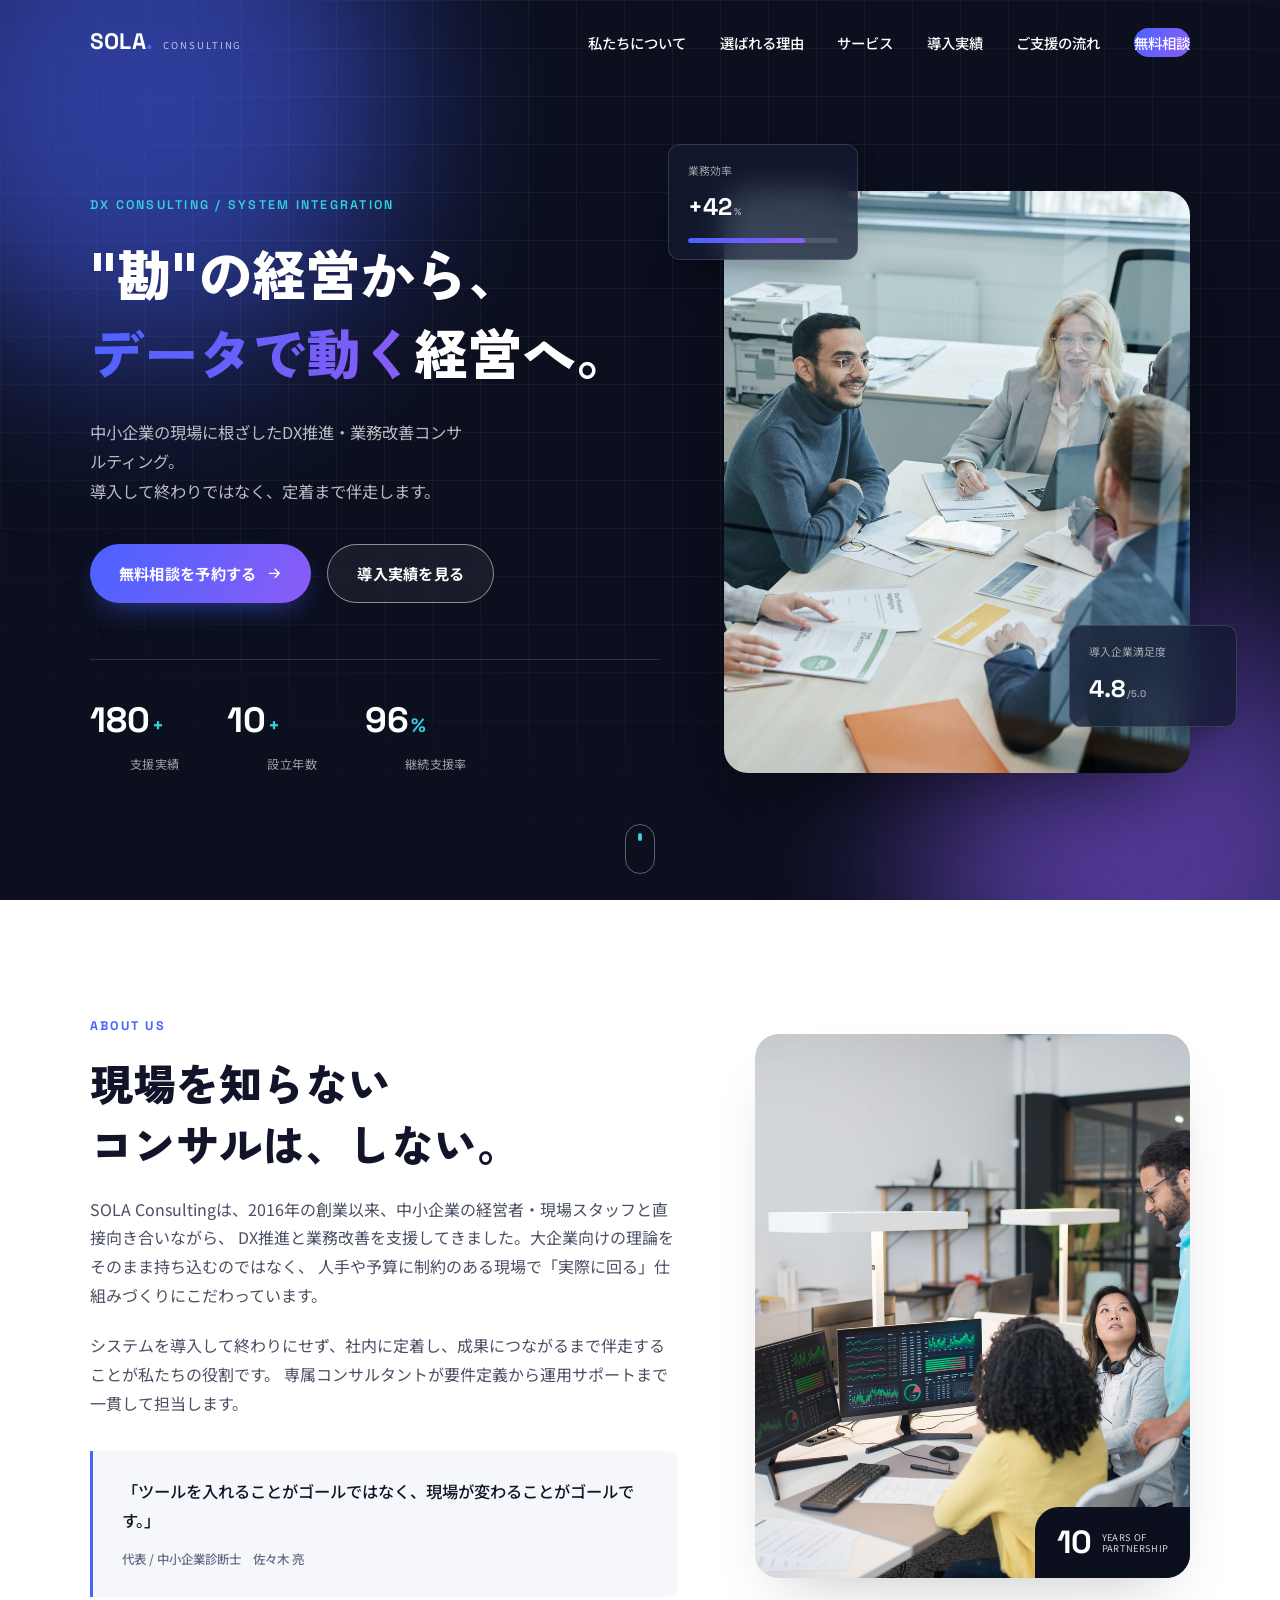
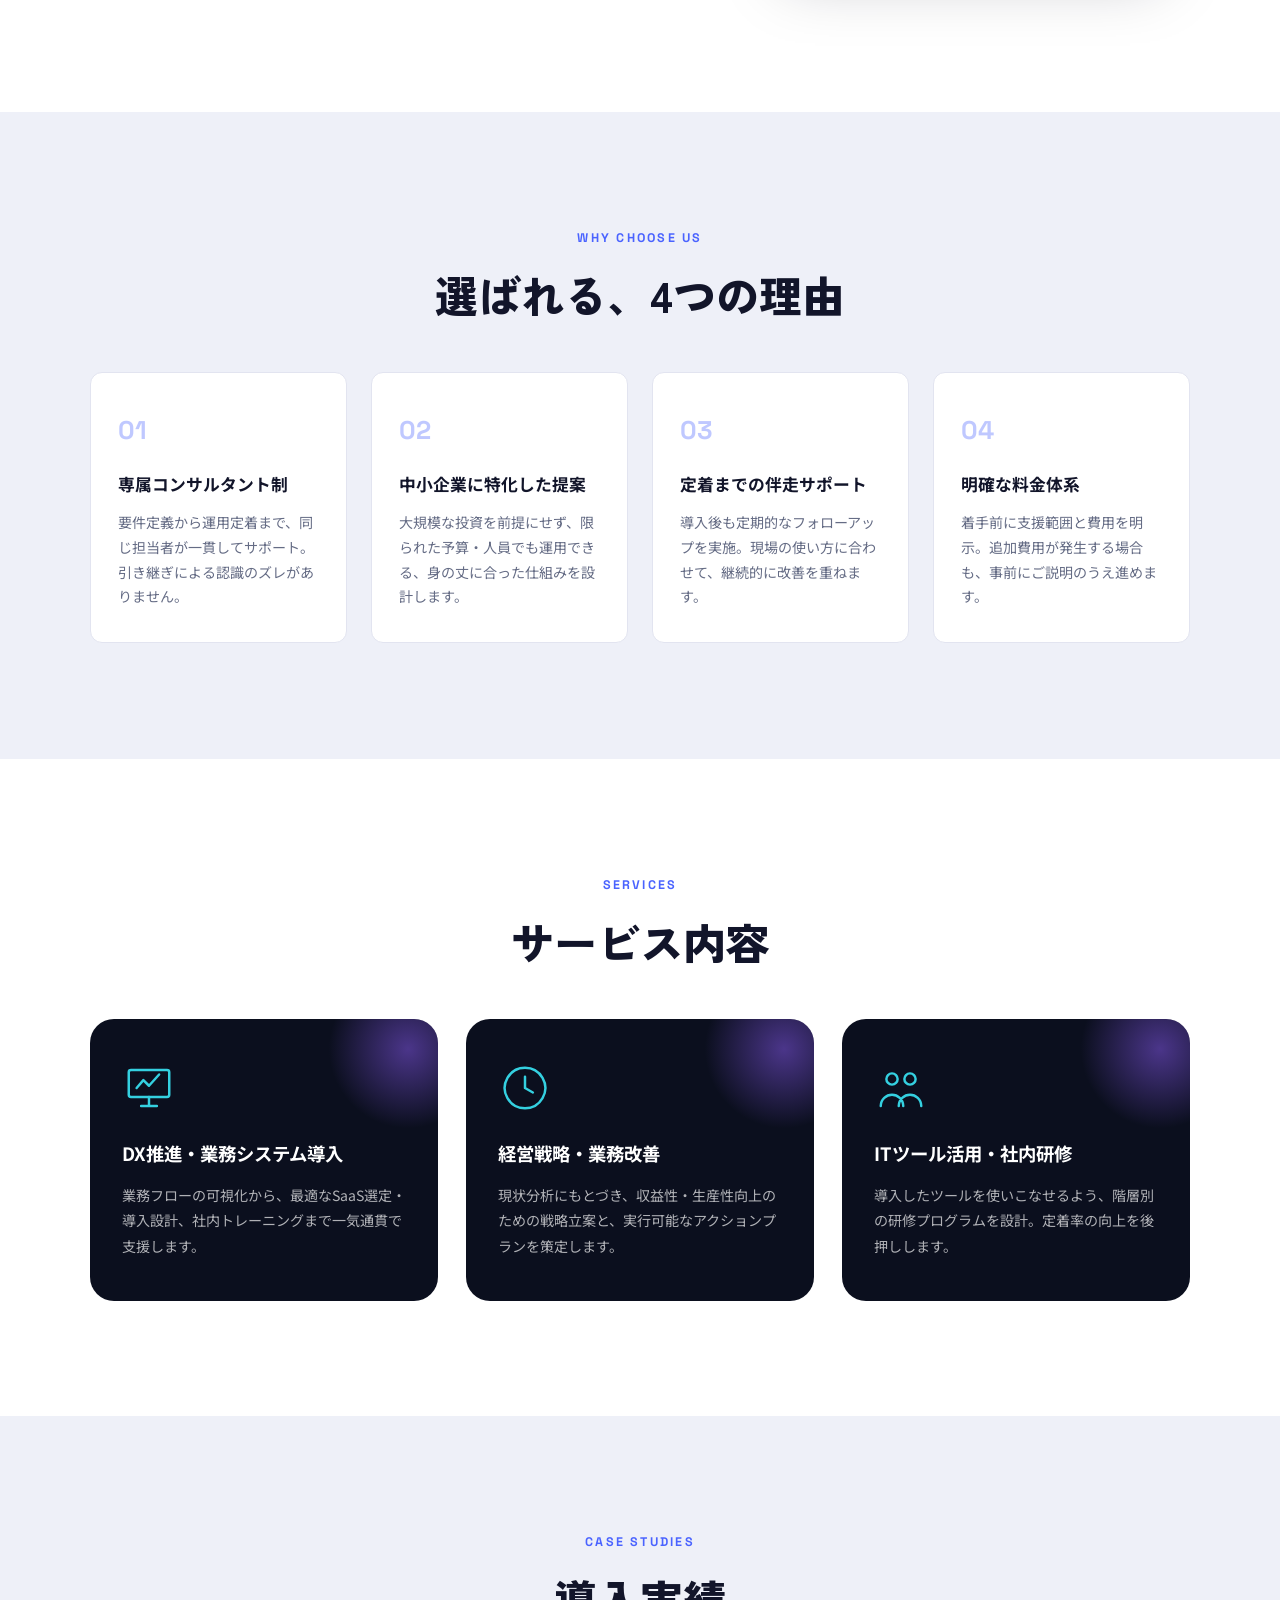
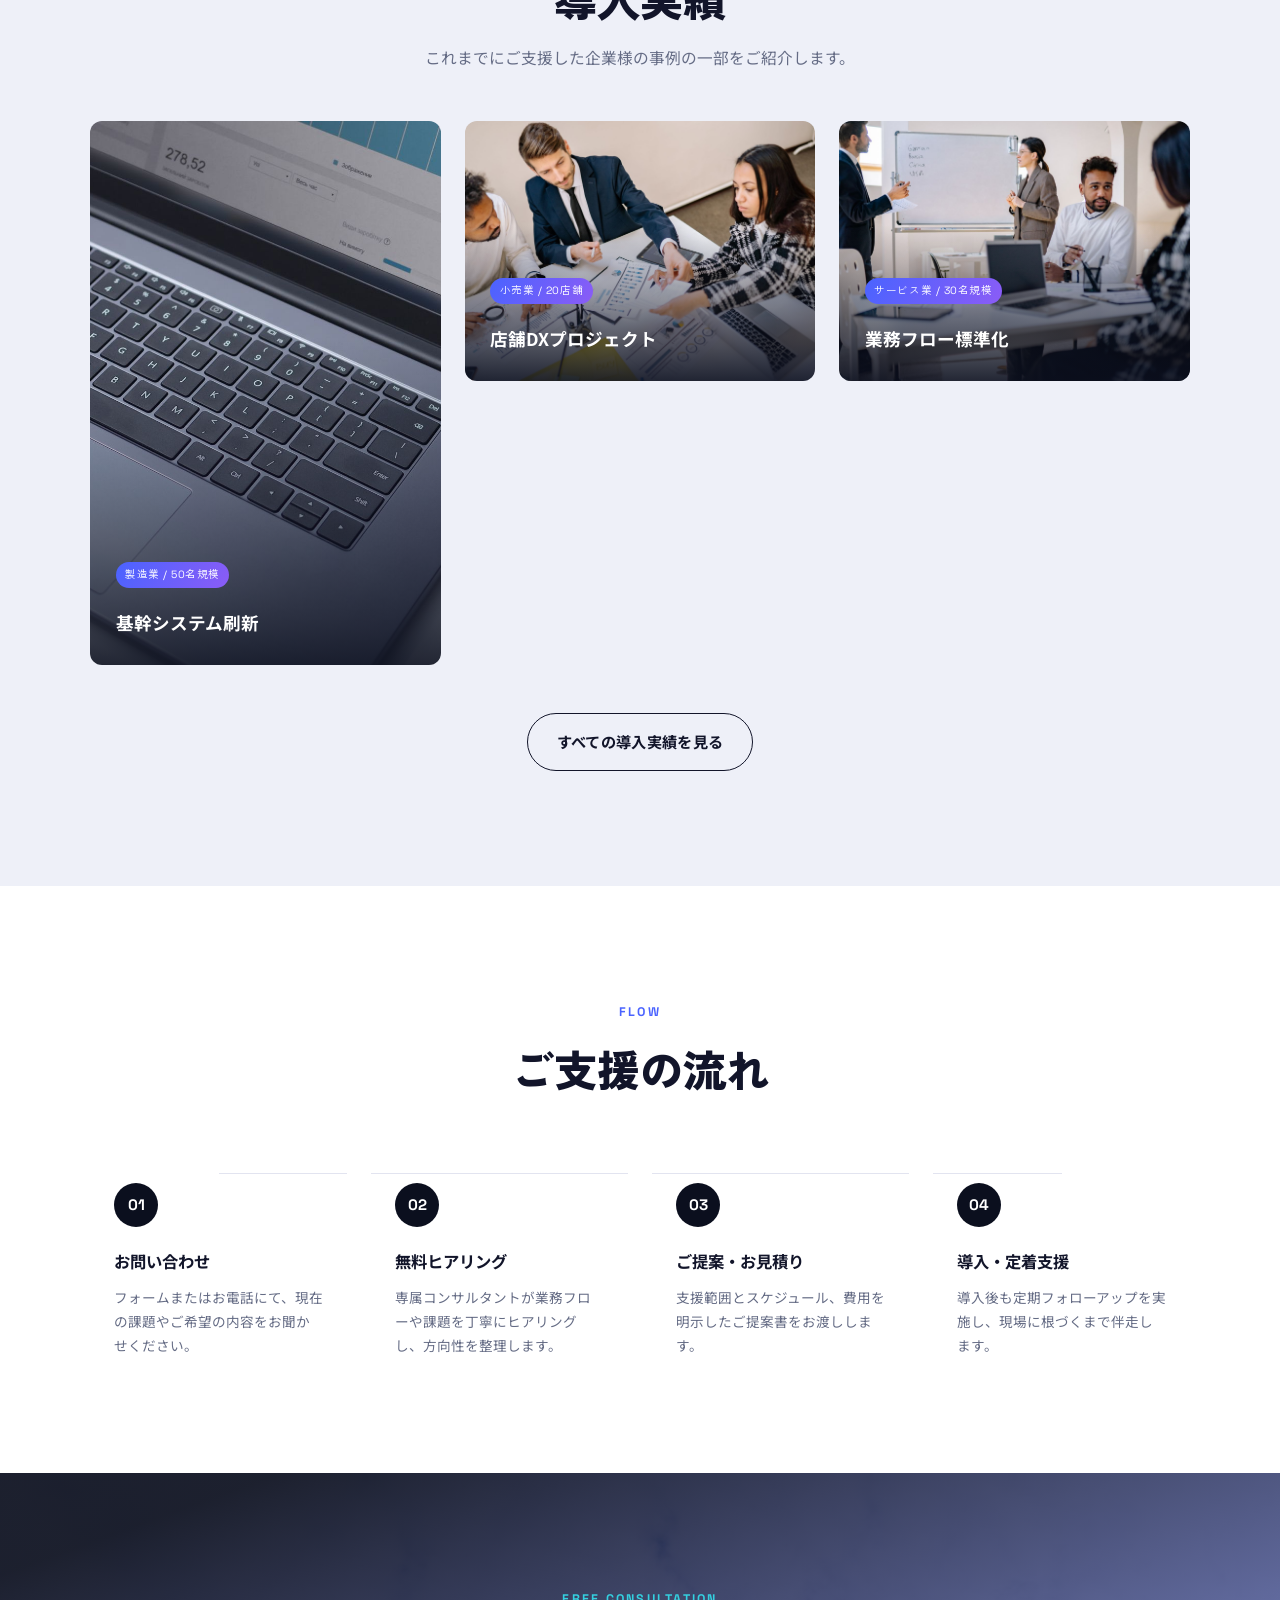
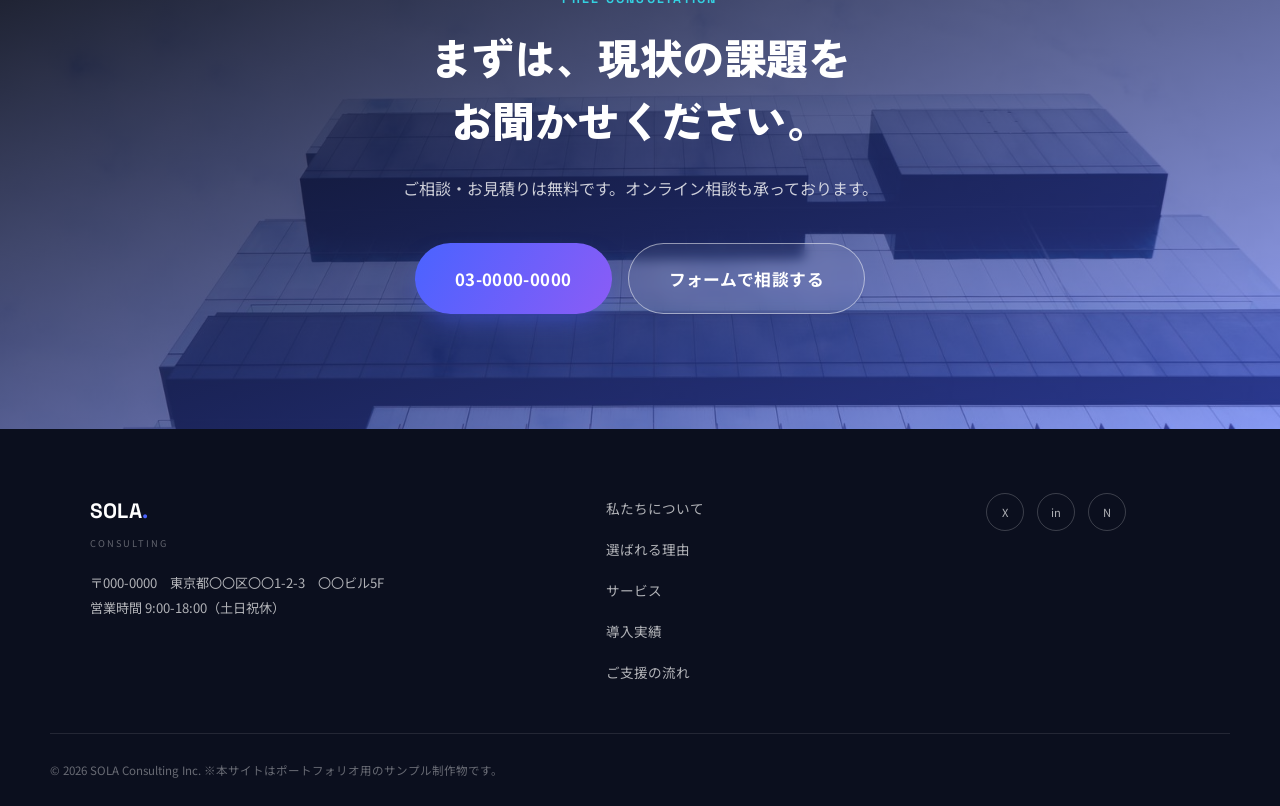
==== it-consulting/index.html @ 0062605a "Add it-consulting portfolio sample site Second portfolio sample: dark/gradient tech-consulting desig" ====
<!DOCTYPE html>
<html lang="ja">
<head>
<meta charset="UTF-8">
<meta name="viewport" content="width=device-width, initial-scale=1.0">
<title>SOLA Consulting｜中小企業のDX推進・業務改善コンサルティング</title>
<meta name="description" content="SOLA Consultingは、中小企業のDX推進・業務改善・基幹システム導入を支援する経営コンサルティングファームです。無料相談受付中。">
<link rel="preconnect" href="https://fonts.googleapis.com">
<link rel="preconnect" href="https://fonts.gstatic.com" crossorigin>
<link href="https://fonts.googleapis.com/css2?family=Space+Grotesk:wght@500;600;700&family=Zen+Kaku+Gothic+New:wght@400;500;700;900&family=Noto+Sans+JP:wght@300;400;500;700&display=swap" rel="stylesheet">
<link rel="stylesheet" href="assets/css/style.css">
</head>
<body>

<div class="progress-bar" id="progressBar"></div>

<header class="site-header" id="siteHeader">
  <div class="container header-inner">
    <a href="#top" class="brand">
      <span class="brand-mark">SOLA<span class="brand-dot">.</span></span>
      <span class="brand-en">CONSULTING</span>
    </a>
    <nav class="main-nav" id="mainNav">
      <ul>
        <li><a href="#about">私たちについて</a></li>
        <li><a href="#reasons">選ばれる理由</a></li>
        <li><a href="#services">サービス</a></li>
        <li><a href="#works">導入実績</a></li>
        <li><a href="#flow">ご支援の流れ</a></li>
        <li><a href="#contact" class="nav-cta">無料相談</a></li>
      </ul>
    </nav>
    <button class="menu-toggle" id="menuToggle" aria-label="メニューを開く" aria-expanded="false">
      <span></span><span></span><span></span>
    </button>
  </div>
</header>

<main id="top">

  <!-- HERO -->
  <section class="hero">
    <div class="hero-bg" aria-hidden="true">
      <div class="hero-grid"></div>
      <div class="hero-glow hero-glow--a"></div>
      <div class="hero-glow hero-glow--b"></div>
    </div>
    <div class="container hero-inner">
      <div class="hero-copy">
        <p class="eyebrow reveal">DX CONSULTING / SYSTEM INTEGRATION</p>
        <h1 class="hero-title reveal">
          "勘"の経営から、<br>
          <span class="accent-text">データで動く</span>経営へ。
        </h1>
        <p class="hero-lead reveal">
          中小企業の現場に根ざしたDX推進・業務改善コンサルティング。<br class="pc-only">
          導入して終わりではなく、定着まで伴走します。
        </p>
        <div class="hero-actions reveal">
          <a href="#contact" class="btn btn-primary">
            <span>無料相談を予約する</span>
            <svg viewBox="0 0 24 24" class="btn-arrow"><path d="M5 12h14M13 6l6 6-6 6" fill="none" stroke="currentColor" stroke-width="2" stroke-linecap="round" stroke-linejoin="round"/></svg>
          </a>
          <a href="#works" class="btn btn-ghost">導入実績を見る</a>
        </div>
        <dl class="hero-stats reveal">
          <div><dt data-count="180">0</dt><dd>支援実績</dd></div>
          <div><dt data-count="10">0</dt><dd>設立年数</dd></div>
          <div class="stat-percent"><dt data-count="96">0</dt><dd>継続支援率</dd></div>
        </dl>
      </div>
      <div class="hero-visual reveal">
        <div class="hero-media">
          <img src="assets/img/hero.jpg" alt="SOLA Consultingのコンサルタントによる打ち合わせの様子">
        </div>
        <div class="hero-card hero-card--top">
          <span class="hero-card-label">業務効率</span>
          <strong class="hero-card-value">+42<small>%</small></strong>
          <div class="hero-card-bar"><span></span></div>
        </div>
        <div class="hero-card hero-card--bottom">
          <span class="hero-card-label">導入企業満足度</span>
          <strong class="hero-card-value">4.8<small>/5.0</small></strong>
        </div>
      </div>
    </div>
    <a href="#about" class="scroll-cue" aria-label="下にスクロール"><span></span></a>
  </section>

  <!-- ABOUT -->
  <section class="about" id="about">
    <div class="container about-grid">
      <div class="about-body">
        <p class="section-eyebrow reveal">ABOUT US</p>
        <h2 class="section-title reveal">現場を知らない<br>コンサルは、しない。</h2>
        <p class="about-text reveal">
          SOLA Consultingは、2016年の創業以来、中小企業の経営者・現場スタッフと直接向き合いながら、
          DX推進と業務改善を支援してきました。大企業向けの理論をそのまま持ち込むのではなく、
          人手や予算に制約のある現場で「実際に回る」仕組みづくりにこだわっています。
        </p>
        <p class="about-text reveal">
          システムを導入して終わりにせず、社内に定着し、成果につながるまで伴走することが私たちの役割です。
          専属コンサルタントが要件定義から運用サポートまで一貫して担当します。
        </p>
        <blockquote class="about-quote reveal">
          「ツールを入れることがゴールではなく、現場が変わることがゴールです。」
          <cite>代表 / 中小企業診断士　佐々木 亮</cite>
        </blockquote>
      </div>
      <div class="about-media reveal">
        <img src="assets/img/about.jpg" alt="SOLA Consultingのチームがオフィスで議論している様子">
        <div class="about-media-badge">
          <strong>10</strong>
          <span>YEARS OF<br>PARTNERSHIP</span>
        </div>
      </div>
    </div>
  </section>

  <!-- REASONS -->
  <section class="reasons" id="reasons">
    <div class="container">
      <p class="section-eyebrow reveal center">WHY CHOOSE US</p>
      <h2 class="section-title reveal center">選ばれる、4つの理由</h2>
      <div class="reason-grid">
        <article class="reason-card reveal">
          <span class="reason-num">01</span>
          <h3>専属コンサルタント制</h3>
          <p>要件定義から運用定着まで、同じ担当者が一貫してサポート。引き継ぎによる認識のズレがありません。</p>
        </article>
        <article class="reason-card reveal">
          <span class="reason-num">02</span>
          <h3>中小企業に特化した提案</h3>
          <p>大規模な投資を前提にせず、限られた予算・人員でも運用できる、身の丈に合った仕組みを設計します。</p>
        </article>
        <article class="reason-card reveal">
          <span class="reason-num">03</span>
          <h3>定着までの伴走サポート</h3>
          <p>導入後も定期的なフォローアップを実施。現場の使い方に合わせて、継続的に改善を重ねます。</p>
        </article>
        <article class="reason-card reveal">
          <span class="reason-num">04</span>
          <h3>明確な料金体系</h3>
          <p>着手前に支援範囲と費用を明示。追加費用が発生する場合も、事前にご説明のうえ進めます。</p>
        </article>
      </div>
    </div>
  </section>

  <!-- SERVICES -->
  <section class="services" id="services">
    <div class="container">
      <p class="section-eyebrow reveal center">SERVICES</p>
      <h2 class="section-title reveal center">サービス内容</h2>
      <div class="service-grid">
        <article class="service-card reveal">
          <div class="service-icon" aria-hidden="true">
            <svg viewBox="0 0 48 48"><rect x="6" y="8" width="36" height="24" rx="2" fill="none" stroke="currentColor" stroke-width="2.2"/><path d="M17 40h14M24 32v8" fill="none" stroke="currentColor" stroke-width="2.2" stroke-linecap="round"/><path d="M13 24l6-7 5 5 9-10" fill="none" stroke="currentColor" stroke-width="2.2" stroke-linecap="round" stroke-linejoin="round"/></svg>
          </div>
          <h3>DX推進・業務システム導入</h3>
          <p>業務フローの可視化から、最適なSaaS選定・導入設計、社内トレーニングまで一気通貫で支援します。</p>
        </article>
        <article class="service-card reveal">
          <div class="service-icon" aria-hidden="true">
            <svg viewBox="0 0 48 48"><path d="M24 6a18 18 0 1 0 0.001 0" fill="none" stroke="currentColor" stroke-width="2.2"/><path d="M24 14v10l7 4" fill="none" stroke="currentColor" stroke-width="2.2" stroke-linecap="round" stroke-linejoin="round"/></svg>
          </div>
          <h3>経営戦略・業務改善</h3>
          <p>現状分析にもとづき、収益性・生産性向上のための戦略立案と、実行可能なアクションプランを策定します。</p>
        </article>
        <article class="service-card reveal">
          <div class="service-icon" aria-hidden="true">
            <svg viewBox="0 0 48 48"><circle cx="16" cy="16" r="5" fill="none" stroke="currentColor" stroke-width="2.2"/><circle cx="32" cy="16" r="5" fill="none" stroke="currentColor" stroke-width="2.2"/><path d="M6 40c0-6 5-10 10-10s10 4 10 10M22 40c0-6 5-10 10-10s10 4 10 10" fill="none" stroke="currentColor" stroke-width="2.2" stroke-linecap="round"/></svg>
          </div>
          <h3>ITツール活用・社内研修</h3>
          <p>導入したツールを使いこなせるよう、階層別の研修プログラムを設計。定着率の向上を後押しします。</p>
        </article>
      </div>
    </div>
  </section>

  <!-- WORKS -->
  <section class="works" id="works">
    <div class="container">
      <p class="section-eyebrow reveal center">CASE STUDIES</p>
      <h2 class="section-title reveal center">導入実績</h2>
      <p class="section-lead reveal center">これまでにご支援した企業様の事例の一部をご紹介します。</p>
      <div class="works-grid">
        <a href="#contact" class="work-card reveal work-card--tall">
          <img src="assets/img/work-1.jpg" alt="基幹システム刷新プロジェクトで使用されたダッシュボード画面">
          <div class="work-overlay">
            <span class="work-tag">製造業 / 50名規模</span>
            <h3>基幹システム刷新</h3>
            <p>紙管理からの脱却で、月間80時間の業務削減を実現</p>
          </div>
        </a>
        <a href="#contact" class="work-card reveal">
          <img src="assets/img/work-2.jpg" alt="経営戦略ワークショップで議論するコンサルタントと経営陣">
          <div class="work-overlay">
            <span class="work-tag">小売業 / 20店舗</span>
            <h3>店舗DXプロジェクト</h3>
            <p>在庫・POSデータの一元化で発注ロスを32%削減</p>
          </div>
        </a>
        <a href="#contact" class="work-card reveal">
          <img src="assets/img/work-3.jpg" alt="社内研修でツールの使い方を説明するコンサルタント">
          <div class="work-overlay">
            <span class="work-tag">サービス業 / 30名規模</span>
            <h3>業務フロー標準化</h3>
            <p>属人化していた業務を可視化し、新人教育期間を半減</p>
          </div>
        </a>
      </div>
      <div class="works-more reveal center">
        <a href="#contact" class="btn btn-outline">すべての導入実績を見る</a>
      </div>
    </div>
  </section>

  <!-- FLOW -->
  <section class="flow" id="flow">
    <div class="container">
      <p class="section-eyebrow reveal center">FLOW</p>
      <h2 class="section-title reveal center">ご支援の流れ</h2>
      <ol class="flow-list">
        <li class="flow-item reveal">
          <span class="flow-step">01</span>
          <h3>お問い合わせ</h3>
          <p>フォームまたはお電話にて、現在の課題やご希望の内容をお聞かせください。</p>
        </li>
        <li class="flow-item reveal">
          <span class="flow-step">02</span>
          <h3>無料ヒアリング</h3>
          <p>専属コンサルタントが業務フローや課題を丁寧にヒアリングし、方向性を整理します。</p>
        </li>
        <li class="flow-item reveal">
          <span class="flow-step">03</span>
          <h3>ご提案・お見積り</h3>
          <p>支援範囲とスケジュール、費用を明示したご提案書をお渡しします。</p>
        </li>
        <li class="flow-item reveal">
          <span class="flow-step">04</span>
          <h3>導入・定着支援</h3>
          <p>導入後も定期フォローアップを実施し、現場に根づくまで伴走します。</p>
        </li>
      </ol>
    </div>
  </section>

  <!-- CTA -->
  <section class="cta" id="contact">
    <div class="cta-media">
      <img src="assets/img/cta-bg.jpg" alt="都市部に建ち並ぶ近代的なオフィスビル群">
    </div>
    <div class="container cta-inner">
      <p class="section-eyebrow reveal center light">FREE CONSULTATION</p>
      <h2 class="cta-title reveal center">まずは、現状の課題を<br>お聞かせください。</h2>
      <p class="cta-lead reveal center">
        ご相談・お見積りは無料です。オンライン相談も承っております。
      </p>
      <div class="cta-actions reveal center">
        <a href="tel:0000000000" class="btn btn-primary btn-lg">
          <span>03-0000-0000</span>
        </a>
        <a href="#" class="btn btn-ghost btn-lg">フォームで相談する</a>
      </div>
    </div>
  </section>

</main>

<footer class="site-footer">
  <div class="container footer-inner">
    <div class="footer-brand">
      <span class="brand-mark">SOLA<span class="brand-dot">.</span></span>
      <span class="brand-en">CONSULTING</span>
      <p>〒000-0000　東京都〇〇区〇〇1-2-3　〇〇ビル5F<br>営業時間 9:00-18:00（土日祝休）</p>
    </div>
    <nav class="footer-nav">
      <ul>
        <li><a href="#about">私たちについて</a></li>
        <li><a href="#reasons">選ばれる理由</a></li>
        <li><a href="#services">サービス</a></li>
        <li><a href="#works">導入実績</a></li>
        <li><a href="#flow">ご支援の流れ</a></li>
      </ul>
    </nav>
    <div class="footer-sns">
      <a href="#" aria-label="X">X</a>
      <a href="#" aria-label="LinkedIn">in</a>
      <a href="#" aria-label="note">N</a>
    </div>
  </div>
  <div class="container footer-bottom">
    <p>&copy; 2026 SOLA Consulting Inc. ※本サイトはポートフォリオ用のサンプル制作物です。</p>
  </div>
</footer>

<button class="to-top" id="toTop" aria-label="トップへ戻る">
  <svg viewBox="0 0 24 24"><path d="M12 19V5M5 12l7-7 7 7" fill="none" stroke="currentColor" stroke-width="2" stroke-linecap="round" stroke-linejoin="round"/></svg>
</button>

<script src="assets/js/main.js"></script>
</body>
</html>
---- it-consulting/assets/css/style.css ----
/* ==========================================================================
   SOLA Consulting / TOP page
   ========================================================================== */

:root {
  --color-bg: #f6f7fb;
  --color-bg-alt: #eef0f8;
  --color-navy: #0b0f1e;
  --color-navy-soft: #131a30;
  --color-ink: #12152a;
  --color-line: #e2e4f0;
  --color-white: #ffffff;
  --color-muted: #656c85;

  --color-primary: #4a63ff;
  --color-primary-dark: #2f45d8;
  --color-accent: #8b5cf6;
  --color-cyan: #34d0e0;

  --gradient-brand: linear-gradient(120deg, var(--color-primary), var(--color-accent));

  --font-jp: "Noto Sans JP", "Hiragino Sans", sans-serif;
  --font-heading: "Zen Kaku Gothic New", "Noto Sans JP", sans-serif;
  --font-mono: "Space Grotesk", "Zen Kaku Gothic New", sans-serif;

  --container-w: 1180px;
  --space-section: clamp(4.5rem, 9vw, 8.5rem);
  --radius-md: 12px;
  --radius-lg: 24px;
  --ease: cubic-bezier(0.22, 1, 0.36, 1);
}

* { box-sizing: border-box; }
html { scroll-behavior: smooth; }

body {
  margin: 0;
  font-family: var(--font-jp);
  color: var(--color-ink);
  background: var(--color-bg);
  line-height: 1.8;
  -webkit-font-smoothing: antialiased;
  overflow-x: hidden;
}

img { max-width: 100%; display: block; }
a { color: inherit; text-decoration: none; }
ul, ol { list-style: none; margin: 0; padding: 0; }
h1, h2, h3, p, dl, blockquote, figure { margin: 0; }
button { font: inherit; background: none; border: none; cursor: pointer; color: inherit; }

.container {
  max-width: var(--container-w);
  margin: 0 auto;
  padding: 0 clamp(1.25rem, 4vw, 2.5rem);
}

.pc-only { display: inline; }
.sp-only { display: none; }

/* ---------- progress bar ---------- */
.progress-bar {
  position: fixed;
  top: 0; left: 0;
  height: 3px;
  width: 0%;
  background: var(--gradient-brand);
  z-index: 999;
  transition: width 0.1s linear;
}

/* ---------- reveal animation ---------- */
.reveal {
  opacity: 0;
  transform: translateY(28px);
  transition: opacity 0.8s var(--ease), transform 0.8s var(--ease);
}
.reveal.is-visible {
  opacity: 1;
  transform: translateY(0);
}
.reveal.center { text-align: center; margin-left: auto; margin-right: auto; }

.reason-grid .reveal:nth-child(2) { transition-delay: 0.08s; }
.reason-grid .reveal:nth-child(3) { transition-delay: 0.16s; }
.reason-grid .reveal:nth-child(4) { transition-delay: 0.24s; }
.service-grid .reveal:nth-child(2) { transition-delay: 0.1s; }
.service-grid .reveal:nth-child(3) { transition-delay: 0.2s; }
.works-grid .reveal:nth-child(2) { transition-delay: 0.1s; }
.works-grid .reveal:nth-child(3) { transition-delay: 0.2s; }
.flow-list .reveal:nth-child(2) { transition-delay: 0.08s; }
.flow-list .reveal:nth-child(3) { transition-delay: 0.16s; }
.flow-list .reveal:nth-child(4) { transition-delay: 0.24s; }

/* ---------- buttons ---------- */
.btn {
  display: inline-flex;
  align-items: center;
  gap: 0.6em;
  padding: 0.95em 1.9em;
  border-radius: 999px;
  font-weight: 700;
  font-size: 0.95rem;
  letter-spacing: 0.02em;
  white-space: nowrap;
  transition: transform 0.35s var(--ease), box-shadow 0.35s var(--ease), background 0.35s var(--ease), color 0.35s var(--ease);
}
.btn-primary {
  background: var(--gradient-brand);
  color: var(--color-white);
  box-shadow: 0 12px 28px -10px rgba(74, 99, 255, 0.55);
}
.btn-primary:hover {
  transform: translateY(-3px);
  box-shadow: 0 18px 36px -10px rgba(74, 99, 255, 0.65);
}
.btn-arrow { width: 1.1em; height: 1.1em; transition: transform 0.35s var(--ease); }
.btn-primary:hover .btn-arrow { transform: translateX(4px); }

.btn-ghost {
  border: 1.5px solid rgba(255, 255, 255, 0.5);
  color: var(--color-white);
  background: rgba(255, 255, 255, 0.06);
  backdrop-filter: blur(6px);
}
.btn-ghost:hover { background: rgba(255, 255, 255, 0.16); transform: translateY(-3px); }

.btn-outline {
  border: 1.5px solid var(--color-ink);
  color: var(--color-ink);
}
.btn-outline:hover { background: var(--color-ink); color: var(--color-white); transform: translateY(-3px); }

.btn-lg { padding: 1.15em 2.4em; font-size: 1.05rem; }

/* ==========================================================================
   HEADER
   ========================================================================== */
.site-header {
  position: fixed;
  top: 0; left: 0; right: 0;
  z-index: 500;
  padding: 22px 0;
  transition: padding 0.4s var(--ease), background 0.4s var(--ease), box-shadow 0.4s var(--ease);
}
.site-header.is-scrolled {
  padding: 12px 0;
  background: rgba(246, 247, 251, 0.86);
  backdrop-filter: blur(14px);
  box-shadow: 0 8px 24px -16px rgba(11, 15, 30, 0.18);
}
.header-inner { display: flex; align-items: center; justify-content: space-between; }
.brand { display: flex; align-items: baseline; gap: 10px; color: var(--color-white); transition: color 0.4s var(--ease); }
.site-header.is-scrolled .brand { color: var(--color-ink); }
.brand-mark { font-family: var(--font-mono); font-size: 1.4rem; font-weight: 700; letter-spacing: 0.01em; }
.brand-dot { color: var(--color-primary); }
.brand-en { font-size: 0.6rem; letter-spacing: 0.2em; opacity: 0.7; }

.main-nav ul { display: flex; align-items: center; gap: 2.1rem; }
.main-nav a { font-size: 0.9rem; font-weight: 500; color: var(--color-white); position: relative; padding: 4px 0; transition: color 0.4s var(--ease); }
.site-header.is-scrolled .main-nav a { color: var(--color-ink); }
.main-nav a:not(.nav-cta)::after {
  content: ""; position: absolute; left: 0; bottom: 0; width: 0%; height: 1.5px;
  background: currentColor; transition: width 0.35s var(--ease);
}
.main-nav a:not(.nav-cta):hover::after { width: 100%; }

.nav-cta {
  background: var(--gradient-brand);
  color: var(--color-white) !important;
  padding: 0.6em 1.4em;
  border-radius: 999px;
  transition: transform 0.35s var(--ease), box-shadow 0.35s var(--ease);
}
.nav-cta:hover { transform: translateY(-2px); box-shadow: 0 10px 22px -8px rgba(74,99,255,0.6); }

.menu-toggle { display: none; flex-direction: column; gap: 5px; padding: 8px; z-index: 600; }
.menu-toggle span { width: 24px; height: 2px; background: var(--color-white); transition: transform 0.35s var(--ease), opacity 0.35s var(--ease), background 0.35s var(--ease); }
.site-header.is-scrolled .menu-toggle span { background: var(--color-ink); }
.menu-toggle.is-open span { background: var(--color-ink); }
.menu-toggle.is-open span:nth-child(1) { transform: translateY(7px) rotate(45deg); }
.menu-toggle.is-open span:nth-child(2) { opacity: 0; }
.menu-toggle.is-open span:nth-child(3) { transform: translateY(-7px) rotate(-45deg); }

/* ==========================================================================
   HERO
   ========================================================================== */
.hero {
  position: relative;
  min-height: 100svh;
  display: flex;
  align-items: center;
  overflow: hidden;
  background: var(--color-navy);
  padding-top: clamp(6rem, 12vw, 7rem);
  padding-bottom: 3rem;
}
.hero-bg { position: absolute; inset: 0; z-index: 0; }
.hero-grid {
  position: absolute; inset: 0;
  background-image:
    linear-gradient(rgba(255,255,255,0.05) 1px, transparent 1px),
    linear-gradient(90deg, rgba(255,255,255,0.05) 1px, transparent 1px);
  background-size: 48px 48px;
  mask-image: radial-gradient(ellipse 80% 70% at 50% 30%, black 40%, transparent 100%);
}
.hero-glow { position: absolute; border-radius: 50%; filter: blur(90px); opacity: 0.55; }
.hero-glow--a { width: 520px; height: 520px; background: var(--color-primary); top: -160px; left: -120px; }
.hero-glow--b { width: 460px; height: 460px; background: var(--color-accent); bottom: -180px; right: -100px; }

.hero-inner {
  position: relative;
  z-index: 1;
  display: grid;
  grid-template-columns: 1.1fr 0.9fr;
  gap: clamp(2.5rem, 6vw, 4rem);
  align-items: center;
}
.eyebrow { display: inline-block; font-family: var(--font-mono); font-size: 0.78rem; letter-spacing: 0.18em; font-weight: 600; color: var(--color-cyan); margin-bottom: 1.1rem; }
.hero-title { font-family: var(--font-heading); font-weight: 900; font-size: clamp(2.1rem, 4.6vw, 3.4rem); line-height: 1.45; color: var(--color-white); }
.accent-text {
  background: var(--gradient-brand);
  -webkit-background-clip: text; background-clip: text; color: transparent;
}
.hero-lead { margin-top: 1.6rem; font-size: clamp(0.92rem, 1.3vw, 1.02rem); color: rgba(255,255,255,0.72); max-width: 42ch; }
.hero-actions { margin-top: 2.4rem; display: flex; flex-wrap: wrap; gap: 1rem; }
.hero-stats { margin-top: clamp(2.5rem, 5vw, 3.5rem); display: flex; gap: clamp(1.75rem, 5vw, 3rem); padding-top: 1.8rem; border-top: 1px solid rgba(255,255,255,0.14); }
.hero-stats dt { font-family: var(--font-mono); font-size: clamp(1.7rem, 3vw, 2.2rem); font-weight: 700; color: var(--color-white); }
.hero-stats dt::after { content: "+"; font-size: 0.55em; color: var(--color-cyan); margin-left: 2px; }
.hero-stats .stat-percent dt::after { content: "%"; }
.hero-stats dd { margin-top: 2px; font-size: 0.76rem; letter-spacing: 0.03em; color: rgba(255,255,255,0.6); }

.hero-visual { position: relative; }
.hero-media {
  border-radius: var(--radius-lg);
  overflow: hidden;
  aspect-ratio: 4 / 5;
  box-shadow: 0 40px 80px -30px rgba(0,0,0,0.6);
}
.hero-media img { width: 100%; height: 100%; object-fit: cover; }
.hero-card {
  position: absolute;
  background: rgba(19, 26, 48, 0.75);
  backdrop-filter: blur(16px);
  border: 1px solid rgba(255,255,255,0.14);
  border-radius: var(--radius-md);
  padding: 1rem 1.2rem;
  color: var(--color-white);
  box-shadow: 0 20px 40px -20px rgba(0,0,0,0.5);
}
.hero-card--top { top: -8%; left: -12%; width: 190px; }
.hero-card--bottom { bottom: 8%; right: -10%; width: 168px; }
.hero-card-label { display: block; font-size: 0.68rem; color: rgba(255,255,255,0.6); margin-bottom: 0.3rem; }
.hero-card-value { font-family: var(--font-mono); font-size: 1.5rem; font-weight: 700; }
.hero-card-value small { font-size: 0.6rem; font-weight: 500; color: rgba(255,255,255,0.6); margin-left: 2px; }
.hero-card-bar { margin-top: 0.6rem; height: 5px; border-radius: 999px; background: rgba(255,255,255,0.12); overflow: hidden; }
.hero-card-bar span { display: block; height: 100%; width: 78%; background: var(--gradient-brand); border-radius: 999px; }

.scroll-cue {
  position: absolute; left: 50%; bottom: 1.6rem; transform: translateX(-50%); z-index: 1;
  width: 30px; height: 50px; border: 1.5px solid rgba(255,255,255,0.35); border-radius: 999px;
  display: flex; justify-content: center; padding-top: 8px;
}
.scroll-cue span { width: 4px; height: 8px; border-radius: 999px; background: var(--color-cyan); animation: scrollCue 1.8s ease-in-out infinite; }
@keyframes scrollCue {
  0% { transform: translateY(0); opacity: 1; }
  70% { transform: translateY(14px); opacity: 0; }
  100% { transform: translateY(0); opacity: 0; }
}

/* ==========================================================================
   SECTION shared
   ========================================================================== */
section:not(.hero) { padding: var(--space-section) 0; }
.section-eyebrow { font-family: var(--font-mono); font-size: 0.78rem; font-weight: 700; letter-spacing: 0.18em; color: var(--color-primary); margin-bottom: 0.9rem; }
.section-eyebrow.light { color: var(--color-cyan); }
.section-title { font-family: var(--font-heading); font-weight: 900; font-size: clamp(1.85rem, 3.6vw, 2.7rem); line-height: 1.4; }
.section-lead { margin-top: 1rem; color: var(--color-muted); font-size: 0.98rem; }

/* ==========================================================================
   ABOUT
   ========================================================================== */
.about { background: var(--color-white); }
.about-grid { display: grid; grid-template-columns: 1.15fr 0.85fr; gap: clamp(2.5rem, 6vw, 5.5rem); align-items: center; }
.about-text { margin-top: 1.35rem; color: #4a4f63; }
.about-text:first-of-type { margin-top: 1.6rem; }
.about-quote {
  margin-top: 2.1rem;
  padding: 1.6rem 1.8rem;
  border-left: 3px solid var(--color-primary);
  background: var(--color-bg);
  border-radius: 0 var(--radius-md) var(--radius-md) 0;
  font-size: 1.02rem;
  font-weight: 500;
  color: var(--color-ink);
}
.about-quote cite { display: block; margin-top: 0.8rem; font-style: normal; font-size: 0.78rem; color: var(--color-muted); }

.about-media { position: relative; border-radius: var(--radius-lg); overflow: hidden; aspect-ratio: 4 / 5; box-shadow: 0 30px 60px -30px rgba(11,15,30,0.25); }
.about-media img { width: 100%; height: 100%; object-fit: cover; transition: transform 0.8s var(--ease); }
.about-media:hover img { transform: scale(1.06); }
.about-media-badge {
  position: absolute; right: -1px; bottom: -1px;
  background: var(--color-navy);
  color: var(--color-white);
  padding: 1.1rem 1.4rem;
  border-radius: var(--radius-lg) 0 0 0;
  display: flex; align-items: center; gap: 0.6rem; line-height: 1.15;
}
.about-media-badge strong { font-family: var(--font-mono); font-size: 2rem; font-weight: 700; }
.about-media-badge span { font-size: 0.58rem; letter-spacing: 0.04em; opacity: 0.85; }

/* ==========================================================================
   REASONS
   ========================================================================== */
.reasons { background: var(--color-bg-alt); }
.reason-grid { margin-top: 3rem; display: grid; grid-template-columns: repeat(4, 1fr); gap: 1.5rem; }
.reason-card {
  padding: 2.1rem 1.7rem;
  background: var(--color-white);
  border: 1px solid var(--color-line);
  border-radius: var(--radius-md);
  transition: transform 0.4s var(--ease), box-shadow 0.4s var(--ease), border-color 0.4s var(--ease);
}
.reason-card:hover { transform: translateY(-8px); box-shadow: 0 24px 40px -24px rgba(11,15,30,0.2); border-color: transparent; }
.reason-num {
  display: block; font-family: var(--font-mono); font-size: 1.6rem; font-weight: 700;
  color: var(--color-primary); opacity: 0.35; margin-bottom: 1rem;
}
.reason-card h3 { font-size: 1.05rem; font-weight: 700; margin-bottom: 0.7rem; }
.reason-card p { font-size: 0.88rem; color: var(--color-muted); line-height: 1.75; }

/* ==========================================================================
   SERVICES
   ========================================================================== */
.services { background: var(--color-white); }
.service-grid { margin-top: 3rem; display: grid; grid-template-columns: repeat(3, 1fr); gap: 1.75rem; }
.service-card {
  padding: 2.6rem 2rem;
  background: var(--color-navy);
  color: var(--color-white);
  border-radius: var(--radius-lg);
  position: relative;
  overflow: hidden;
  transition: transform 0.4s var(--ease), box-shadow 0.4s var(--ease);
}
.service-card::before {
  content: ""; position: absolute; right: -50px; top: -50px; width: 160px; height: 160px;
  background: radial-gradient(circle, var(--color-accent) 0%, transparent 70%);
  opacity: 0.5; transition: transform 0.6s var(--ease);
}
.service-card:hover { transform: translateY(-8px); box-shadow: 0 28px 55px -26px rgba(11,15,30,0.45); }
.service-card:hover::before { transform: scale(1.3); }
.service-icon { width: 54px; height: 54px; color: var(--color-cyan); margin-bottom: 1.4rem; position: relative; }
.service-icon svg { width: 100%; height: 100%; }
.service-card h3 { font-size: 1.15rem; font-weight: 700; margin-bottom: 0.8rem; position: relative; }
.service-card p { font-size: 0.88rem; color: rgba(255,255,255,0.68); line-height: 1.8; position: relative; }

/* ==========================================================================
   WORKS
   ========================================================================== */
.works { background: var(--color-bg-alt); }
.works-grid { margin-top: 3rem; display: grid; grid-template-columns: repeat(3, 1fr); grid-auto-rows: 260px; gap: 1.5rem; }
.work-card { position: relative; border-radius: var(--radius-md); overflow: hidden; grid-row: span 1; }
.work-card--tall { grid-row: span 2; }
.work-card img { width: 100%; height: 100%; object-fit: cover; transition: transform 0.7s var(--ease); }
.work-card:hover img { transform: scale(1.09); }
.work-overlay {
  position: absolute; inset: 0;
  background: linear-gradient(180deg, transparent 40%, rgba(11,15,30,0.9) 100%);
  display: flex; flex-direction: column; justify-content: flex-end; padding: 1.6rem; color: var(--color-white);
}
.work-tag {
  align-self: flex-start; font-family: var(--font-mono); font-size: 0.66rem; letter-spacing: 0.05em;
  padding: 0.35em 0.9em; border-radius: 999px; background: var(--gradient-brand); margin-bottom: 0.8rem;
}
.work-overlay h3 { font-size: 1.1rem; font-weight: 700; transform: translateY(6px); transition: transform 0.5s var(--ease); }
.work-overlay p { font-size: 0.8rem; margin-top: 0.4rem; opacity: 0; max-height: 0; transition: opacity 0.4s var(--ease) 0.05s, max-height 0.4s var(--ease); }
.work-card:hover .work-overlay p { opacity: 0.85; max-height: 3em; }
.work-card:hover .work-overlay h3 { transform: translateY(0); }
.works-more { margin-top: 3rem; }

/* ==========================================================================
   FLOW
   ========================================================================== */
.flow { background: var(--color-white); }
.flow-list { margin-top: 3.25rem; display: grid; grid-template-columns: repeat(4, 1fr); gap: 1.5rem; position: relative; }
.flow-item { position: relative; padding: 2rem 1.5rem 0; }
.flow-item::before { content: ""; position: absolute; top: 22px; left: 0; width: 100%; height: 1px; background: var(--color-line); }
.flow-item:first-child::before { left: 50%; width: 50%; }
.flow-item:last-child::before { width: 50%; }
.flow-step {
  position: relative; display: inline-flex; align-items: center; justify-content: center;
  width: 44px; height: 44px; border-radius: 50%;
  background: var(--color-navy); color: var(--color-white);
  font-family: var(--font-mono); font-weight: 700; font-size: 0.95rem; margin-bottom: 1.3rem;
}
.flow-item h3 { font-size: 1.02rem; font-weight: 700; margin-bottom: 0.6rem; }
.flow-item p { font-size: 0.85rem; color: var(--color-muted); line-height: 1.75; }

/* ==========================================================================
   CTA
   ========================================================================== */
.cta { position: relative; overflow: hidden; color: var(--color-white); }
.cta-media { position: absolute; inset: 0; z-index: 0; }
.cta-media img { width: 100%; height: 100%; object-fit: cover; }
.cta-media::after {
  content: ""; position: absolute; inset: 0;
  background: linear-gradient(160deg, rgba(11,15,30,0.92) 10%, rgba(74,99,255,0.55) 100%);
}
.cta-inner { position: relative; z-index: 1; }
.cta-title { font-family: var(--font-heading); font-weight: 900; font-size: clamp(1.7rem, 3.6vw, 2.65rem); line-height: 1.5; max-width: 26ch; margin: 0 auto; }
.cta-lead { margin-top: 1.4rem; color: rgba(255,255,255,0.78); }
.cta-actions { margin-top: 2.5rem; display: flex; justify-content: center; flex-wrap: wrap; gap: 1rem; }

/* ==========================================================================
   FOOTER
   ========================================================================== */
.site-footer { background: var(--color-navy); color: rgba(255,255,255,0.68); }
.footer-inner { display: grid; grid-template-columns: 1.4fr 1fr 0.6fr; gap: 2.5rem; padding-top: 4rem; padding-bottom: 3rem; border-bottom: 1px solid rgba(255,255,255,0.1); }
.footer-brand .brand-mark { font-family: var(--font-mono); font-size: 1.3rem; color: var(--color-white); }
.footer-brand .brand-en { display: block; font-size: 0.58rem; letter-spacing: 0.2em; margin-top: 4px; color: rgba(255,255,255,0.5); }
.footer-brand p { margin-top: 1.2rem; font-size: 0.82rem; line-height: 1.9; }
.footer-nav ul { display: flex; flex-direction: column; gap: 0.75rem; }
.footer-nav a { font-size: 0.85rem; transition: color 0.3s var(--ease), padding-left 0.3s var(--ease); }
.footer-nav a:hover { color: var(--color-cyan); padding-left: 4px; }
.footer-sns { display: flex; gap: 0.8rem; align-items: flex-start; }
.footer-sns a {
  width: 38px; height: 38px; border: 1px solid rgba(255,255,255,0.2); border-radius: 50%;
  display: flex; align-items: center; justify-content: center; font-size: 0.7rem;
  transition: background 0.3s var(--ease), transform 0.3s var(--ease), border-color 0.3s var(--ease);
}
.footer-sns a:hover { background: var(--gradient-brand); border-color: transparent; transform: translateY(-3px); }
.footer-bottom { padding: 1.6rem 0; font-size: 0.72rem; color: rgba(255,255,255,0.38); }
.footer-bottom p { padding-right: 64px; }

/* ==========================================================================
   TO TOP
   ========================================================================== */
.to-top {
  position: fixed; right: 1.5rem; bottom: 1.5rem; width: 48px; height: 48px; border-radius: 50%;
  background: var(--color-navy); color: var(--color-white);
  display: flex; align-items: center; justify-content: center;
  opacity: 0; visibility: hidden; transform: translateY(12px);
  transition: opacity 0.35s var(--ease), transform 0.35s var(--ease), visibility 0.35s, background 0.35s var(--ease);
  z-index: 400; box-shadow: 0 14px 28px -14px rgba(11,15,30,0.5);
}
.to-top.is-visible { opacity: 1; visibility: visible; transform: translateY(0); }
.to-top:hover { background: var(--color-primary); }
.to-top svg { width: 20px; height: 20px; }

/* ==========================================================================
   RESPONSIVE
   ========================================================================== */
@media (max-width: 1024px) {
  .hero-inner { grid-template-columns: 1fr; }
  .hero-visual { max-width: 420px; margin: 3rem auto 0; }
  .about-grid { grid-template-columns: 1fr; }
  .about-media { max-width: 420px; margin: 0 auto; order: -1; }
  .reason-grid { grid-template-columns: repeat(2, 1fr); }
  .service-grid { grid-template-columns: repeat(2, 1fr); }
  .flow-list { grid-template-columns: repeat(2, 1fr); row-gap: 2.5rem; }
  .flow-item::before { display: none; }
  .footer-inner { grid-template-columns: 1fr 1fr; }
  .footer-sns { grid-column: 1 / -1; }
}

@media (max-width: 860px) {
  .pc-only { display: none; }
  .sp-only { display: inline; }

  .main-nav {
    position: fixed; inset: 0 0 0 auto; width: min(78vw, 360px); height: 100vh;
    background: var(--color-white); padding: 6.5rem 2rem 2rem;
    transform: translateX(100%); transition: transform 0.45s var(--ease);
    z-index: 550; box-shadow: -20px 0 50px -20px rgba(0,0,0,0.3);
  }
  .main-nav.is-open { transform: translateX(0); }
  .main-nav ul { flex-direction: column; align-items: flex-start; gap: 1.6rem; }
  .main-nav a { color: var(--color-ink) !important; font-size: 1.05rem; }
  .main-nav a::after { display: none; }
  .nav-cta { color: var(--color-white) !important; }
  .menu-toggle { display: flex; }

  .hero-card--top { left: 0; top: -6%; }
  .hero-card--bottom { right: 0; }

  .works-grid { grid-template-columns: 1fr; grid-auto-rows: 300px; }
  .work-card--tall { grid-row: span 1; }
}

@media (max-width: 640px) {
  .reason-grid, .service-grid, .flow-list { grid-template-columns: 1fr; }
  .hero-stats { gap: 1.6rem; flex-wrap: wrap; }
  .hero-card--top, .hero-card--bottom { position: static; width: auto; margin-top: 0.8rem; }
  .footer-inner { grid-template-columns: 1fr; }
  .about-media-badge { padding: 0.9rem 1.1rem; }
  .about-media-badge strong { font-size: 1.5rem; }
}

@media (prefers-reduced-motion: reduce) {
  .reveal { opacity: 1; transform: none; transition: none; }
  html { scroll-behavior: auto; }
}
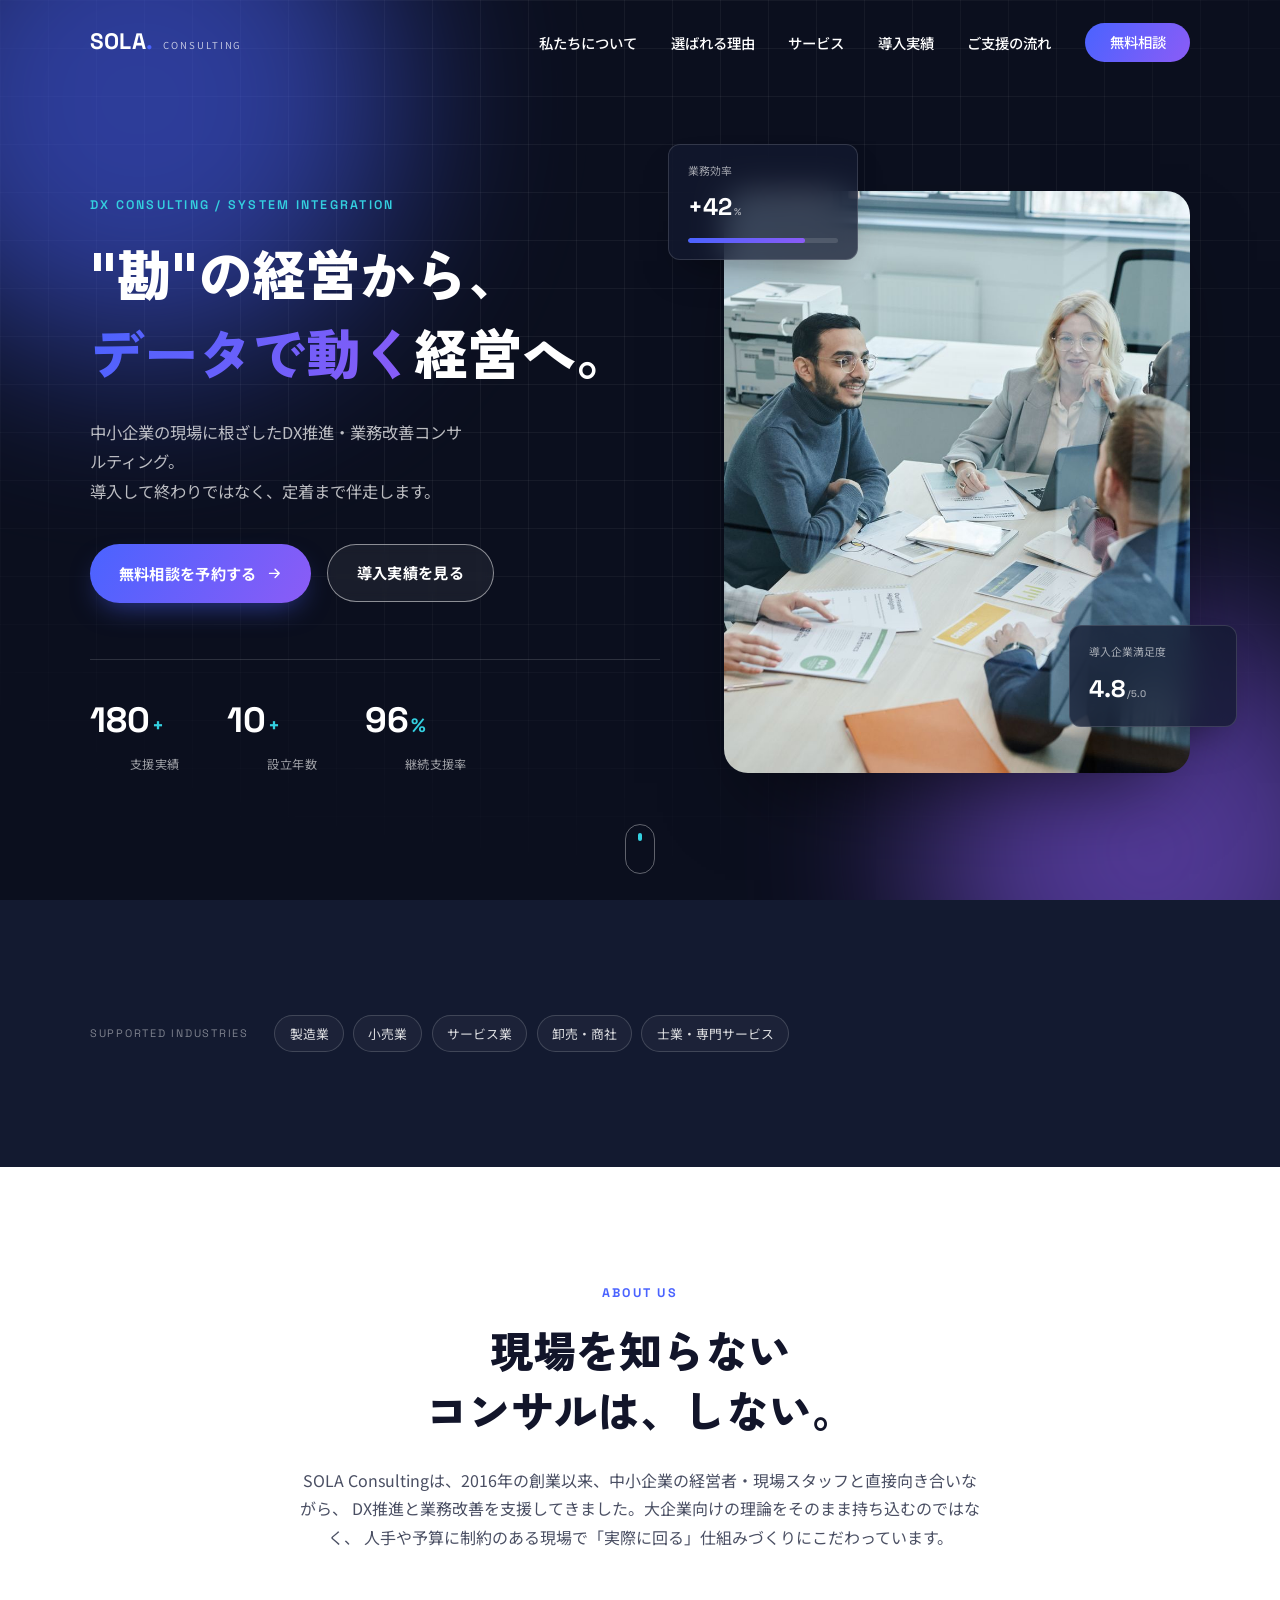
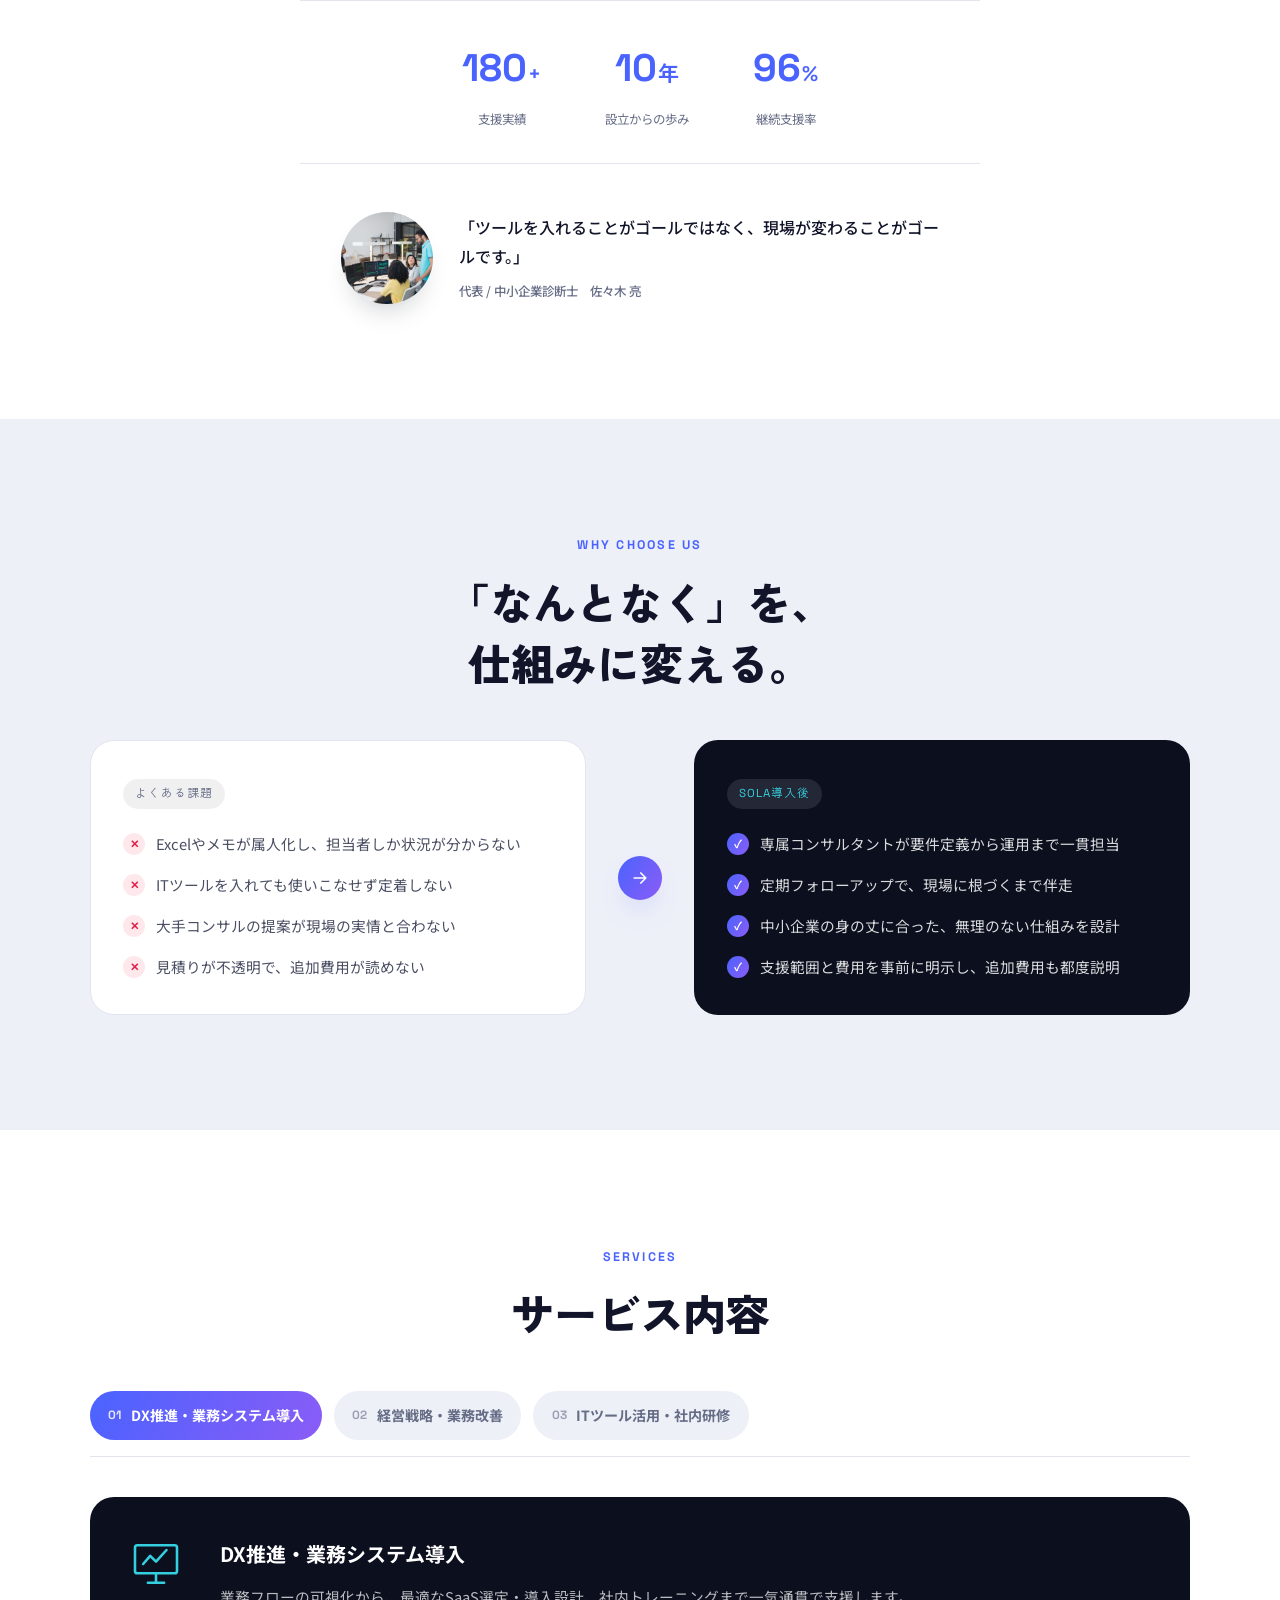
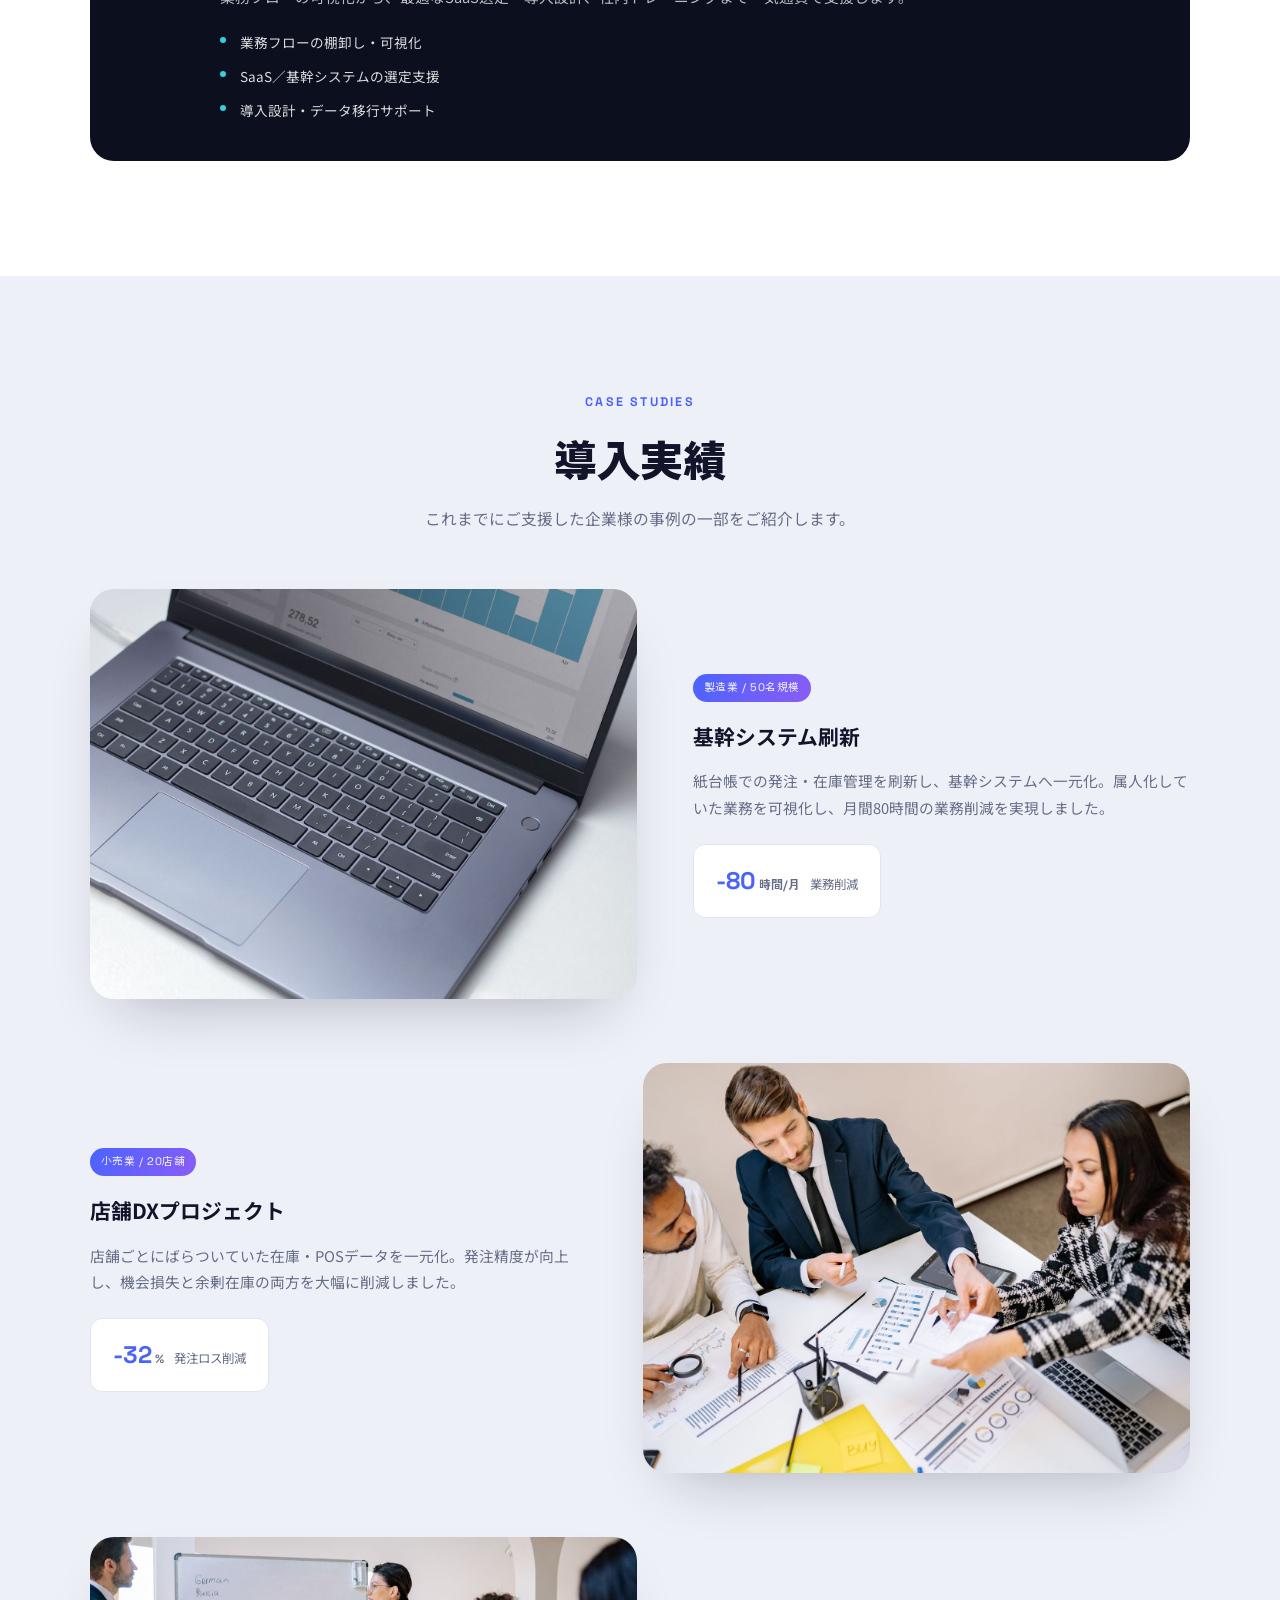
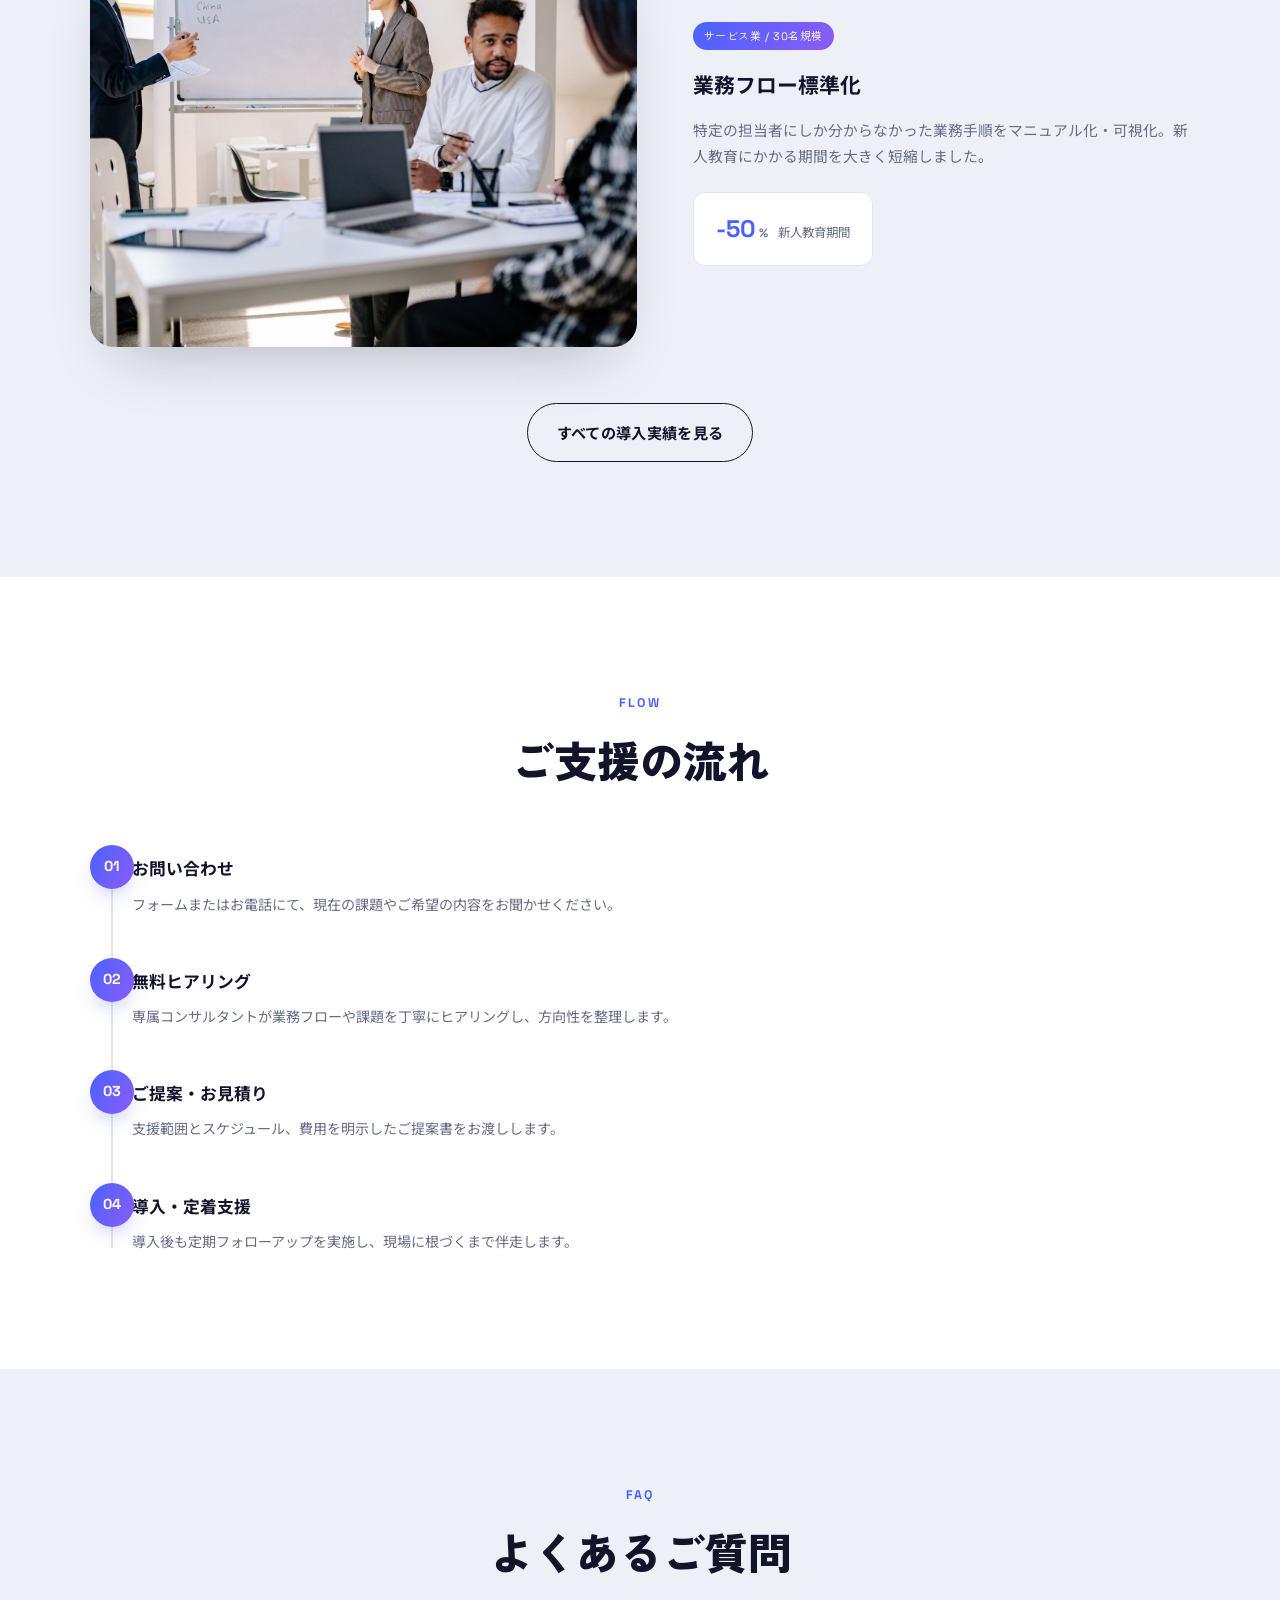
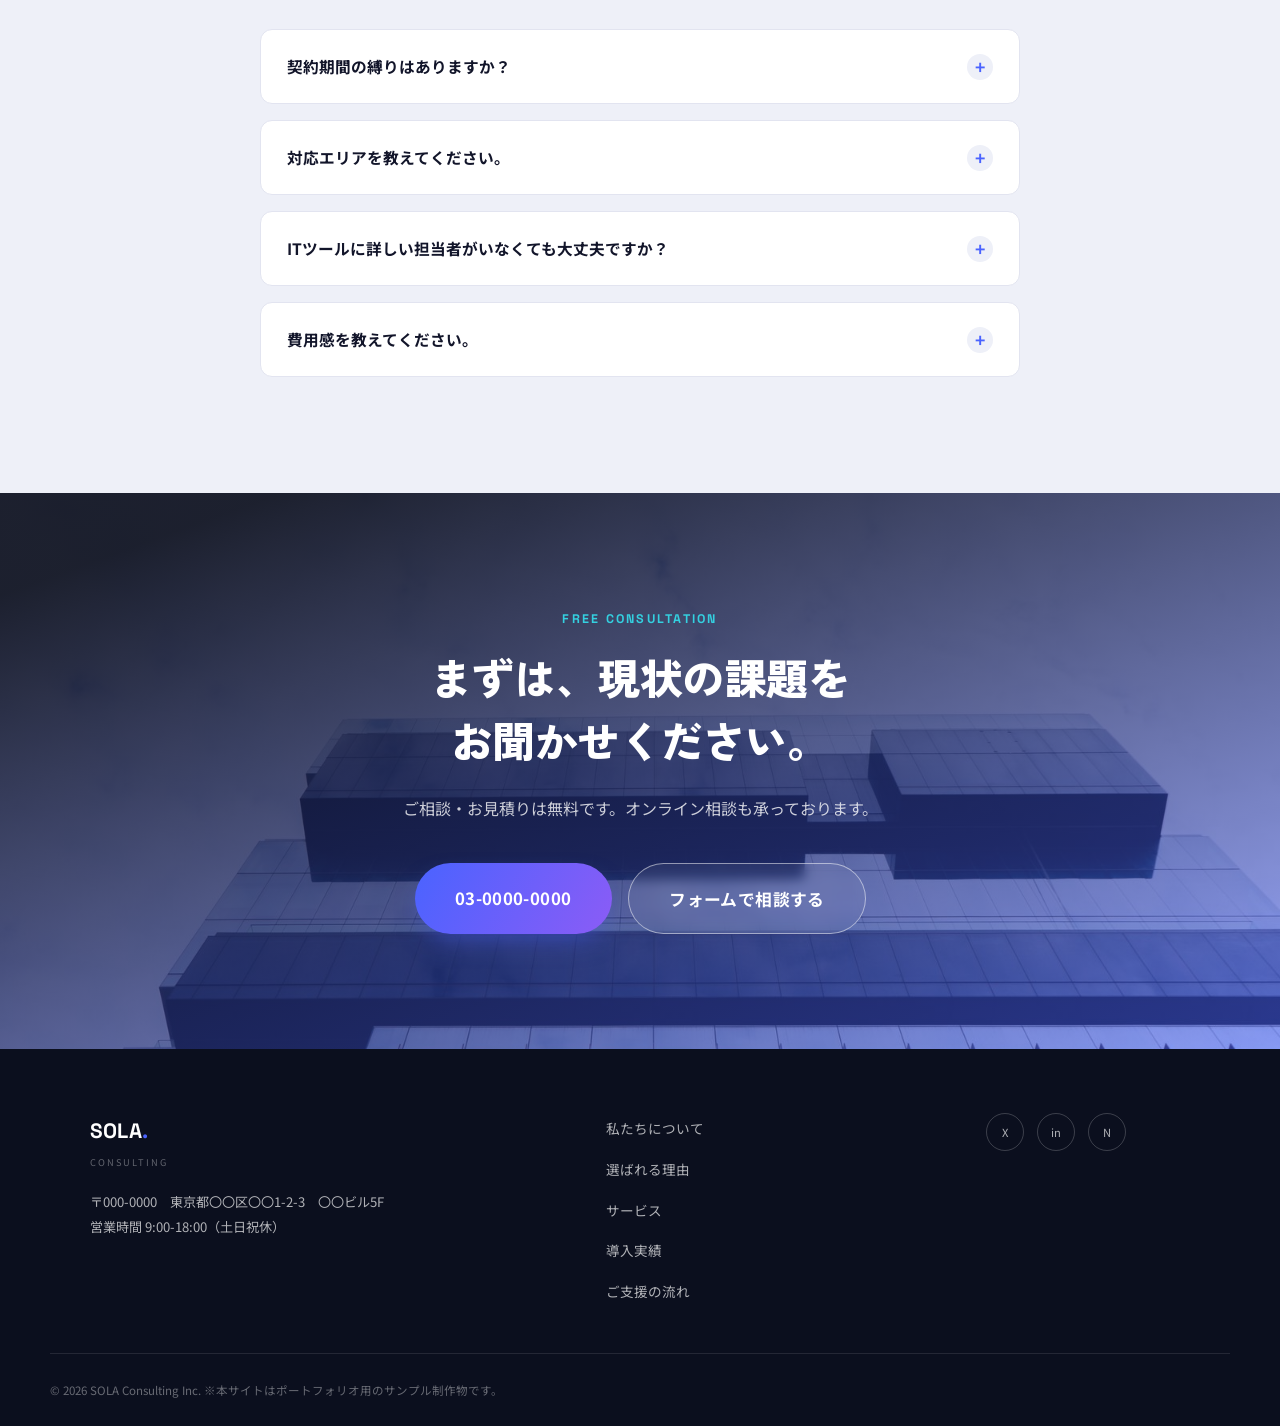
==== commit 30ea76dc: "Restructure it-consulting sections to differ from construction-co Both sample sites shared the same " ====
--- a/it-consulting/index.html
+++ b/it-consulting/index.html
@@ -87,62 +87,74 @@
     <a href="#about" class="scroll-cue" aria-label="下にスクロール"><span></span></a>
   </section>
 
+  <!-- INDUSTRY STRIP -->
+  <section class="industry-strip">
+    <div class="container industry-strip-inner">
+      <span class="industry-strip-label reveal">SUPPORTED INDUSTRIES</span>
+      <ul class="industry-tags">
+        <li class="reveal">製造業</li>
+        <li class="reveal">小売業</li>
+        <li class="reveal">サービス業</li>
+        <li class="reveal">卸売・商社</li>
+        <li class="reveal">士業・専門サービス</li>
+      </ul>
+    </div>
+  </section>
+
   <!-- ABOUT -->
   <section class="about" id="about">
-    <div class="container about-grid">
-      <div class="about-body">
-        <p class="section-eyebrow reveal">ABOUT US</p>
-        <h2 class="section-title reveal">現場を知らない<br>コンサルは、しない。</h2>
-        <p class="about-text reveal">
-          SOLA Consultingは、2016年の創業以来、中小企業の経営者・現場スタッフと直接向き合いながら、
-          DX推進と業務改善を支援してきました。大企業向けの理論をそのまま持ち込むのではなく、
-          人手や予算に制約のある現場で「実際に回る」仕組みづくりにこだわっています。
-        </p>
-        <p class="about-text reveal">
-          システムを導入して終わりにせず、社内に定着し、成果につながるまで伴走することが私たちの役割です。
-          専属コンサルタントが要件定義から運用サポートまで一貫して担当します。
-        </p>
-        <blockquote class="about-quote reveal">
+    <div class="container about-centered">
+      <p class="section-eyebrow reveal center">ABOUT US</p>
+      <h2 class="section-title reveal center">現場を知らない<br>コンサルは、しない。</h2>
+      <p class="about-lead reveal center">
+        SOLA Consultingは、2016年の創業以来、中小企業の経営者・現場スタッフと直接向き合いながら、
+        DX推進と業務改善を支援してきました。大企業向けの理論をそのまま持ち込むのではなく、
+        人手や予算に制約のある現場で「実際に回る」仕組みづくりにこだわっています。
+      </p>
+      <div class="about-stats reveal">
+        <div class="about-stat"><strong>180<small>+</small></strong><span>支援実績</span></div>
+        <div class="about-stat"><strong>10<small>年</small></strong><span>設立からの歩み</span></div>
+        <div class="about-stat"><strong>96<small>%</small></strong><span>継続支援率</span></div>
+      </div>
+      <div class="about-person reveal">
+        <div class="about-person-photo">
+          <img src="assets/img/about.jpg" alt="SOLA Consultingのメンバーがオフィスで議論している様子">
+        </div>
+        <blockquote class="about-quote">
           「ツールを入れることがゴールではなく、現場が変わることがゴールです。」
           <cite>代表 / 中小企業診断士　佐々木 亮</cite>
         </blockquote>
       </div>
-      <div class="about-media reveal">
-        <img src="assets/img/about.jpg" alt="SOLA Consultingのチームがオフィスで議論している様子">
-        <div class="about-media-badge">
-          <strong>10</strong>
-          <span>YEARS OF<br>PARTNERSHIP</span>
-        </div>
-      </div>
-    </div>
-  </section>
-
-  <!-- REASONS -->
+    </div>
+  </section>
+
+  <!-- BEFORE / AFTER -->
   <section class="reasons" id="reasons">
     <div class="container">
       <p class="section-eyebrow reveal center">WHY CHOOSE US</p>
-      <h2 class="section-title reveal center">選ばれる、4つの理由</h2>
-      <div class="reason-grid">
-        <article class="reason-card reveal">
-          <span class="reason-num">01</span>
-          <h3>専属コンサルタント制</h3>
-          <p>要件定義から運用定着まで、同じ担当者が一貫してサポート。引き継ぎによる認識のズレがありません。</p>
-        </article>
-        <article class="reason-card reveal">
-          <span class="reason-num">02</span>
-          <h3>中小企業に特化した提案</h3>
-          <p>大規模な投資を前提にせず、限られた予算・人員でも運用できる、身の丈に合った仕組みを設計します。</p>
-        </article>
-        <article class="reason-card reveal">
-          <span class="reason-num">03</span>
-          <h3>定着までの伴走サポート</h3>
-          <p>導入後も定期的なフォローアップを実施。現場の使い方に合わせて、継続的に改善を重ねます。</p>
-        </article>
-        <article class="reason-card reveal">
-          <span class="reason-num">04</span>
-          <h3>明確な料金体系</h3>
-          <p>着手前に支援範囲と費用を明示。追加費用が発生する場合も、事前にご説明のうえ進めます。</p>
-        </article>
+      <h2 class="section-title reveal center">「なんとなく」を、<br>仕組みに変える。</h2>
+      <div class="compare">
+        <div class="compare-col compare-col--before reveal">
+          <span class="compare-label">よくある課題</span>
+          <ul class="compare-list">
+            <li><span class="compare-icon compare-icon--x">&#10005;</span>Excelやメモが属人化し、担当者しか状況が分からない</li>
+            <li><span class="compare-icon compare-icon--x">&#10005;</span>ITツールを入れても使いこなせず定着しない</li>
+            <li><span class="compare-icon compare-icon--x">&#10005;</span>大手コンサルの提案が現場の実情と合わない</li>
+            <li><span class="compare-icon compare-icon--x">&#10005;</span>見積りが不透明で、追加費用が読めない</li>
+          </ul>
+        </div>
+        <div class="compare-arrow reveal" aria-hidden="true">
+          <svg viewBox="0 0 24 24"><path d="M5 12h14M13 6l6 6-6 6" fill="none" stroke="currentColor" stroke-width="2" stroke-linecap="round" stroke-linejoin="round"/></svg>
+        </div>
+        <div class="compare-col compare-col--after reveal">
+          <span class="compare-label">SOLA導入後</span>
+          <ul class="compare-list">
+            <li><span class="compare-icon compare-icon--check">&#10003;</span>専属コンサルタントが要件定義から運用まで一貫担当</li>
+            <li><span class="compare-icon compare-icon--check">&#10003;</span>定期フォローアップで、現場に根づくまで伴走</li>
+            <li><span class="compare-icon compare-icon--check">&#10003;</span>中小企業の身の丈に合った、無理のない仕組みを設計</li>
+            <li><span class="compare-icon compare-icon--check">&#10003;</span>支援範囲と費用を事前に明示し、追加費用も都度説明</li>
+          </ul>
+        </div>
       </div>
     </div>
   </section>
@@ -152,28 +164,65 @@
     <div class="container">
       <p class="section-eyebrow reveal center">SERVICES</p>
       <h2 class="section-title reveal center">サービス内容</h2>
-      <div class="service-grid">
-        <article class="service-card reveal">
-          <div class="service-icon" aria-hidden="true">
-            <svg viewBox="0 0 48 48"><rect x="6" y="8" width="36" height="24" rx="2" fill="none" stroke="currentColor" stroke-width="2.2"/><path d="M17 40h14M24 32v8" fill="none" stroke="currentColor" stroke-width="2.2" stroke-linecap="round"/><path d="M13 24l6-7 5 5 9-10" fill="none" stroke="currentColor" stroke-width="2.2" stroke-linecap="round" stroke-linejoin="round"/></svg>
-          </div>
-          <h3>DX推進・業務システム導入</h3>
-          <p>業務フローの可視化から、最適なSaaS選定・導入設計、社内トレーニングまで一気通貫で支援します。</p>
-        </article>
-        <article class="service-card reveal">
-          <div class="service-icon" aria-hidden="true">
-            <svg viewBox="0 0 48 48"><path d="M24 6a18 18 0 1 0 0.001 0" fill="none" stroke="currentColor" stroke-width="2.2"/><path d="M24 14v10l7 4" fill="none" stroke="currentColor" stroke-width="2.2" stroke-linecap="round" stroke-linejoin="round"/></svg>
-          </div>
-          <h3>経営戦略・業務改善</h3>
-          <p>現状分析にもとづき、収益性・生産性向上のための戦略立案と、実行可能なアクションプランを策定します。</p>
-        </article>
-        <article class="service-card reveal">
-          <div class="service-icon" aria-hidden="true">
-            <svg viewBox="0 0 48 48"><circle cx="16" cy="16" r="5" fill="none" stroke="currentColor" stroke-width="2.2"/><circle cx="32" cy="16" r="5" fill="none" stroke="currentColor" stroke-width="2.2"/><path d="M6 40c0-6 5-10 10-10s10 4 10 10M22 40c0-6 5-10 10-10s10 4 10 10" fill="none" stroke="currentColor" stroke-width="2.2" stroke-linecap="round"/></svg>
-          </div>
-          <h3>ITツール活用・社内研修</h3>
-          <p>導入したツールを使いこなせるよう、階層別の研修プログラムを設計。定着率の向上を後押しします。</p>
-        </article>
+      <div class="tabs reveal" data-tabs>
+        <div class="tabs-nav" role="tablist">
+          <button class="tabs-btn is-active" type="button" role="tab" aria-selected="true" aria-controls="tab-dx" data-tab-target="tab-dx">
+            <span class="tabs-btn-num">01</span>
+            <span>DX推進・業務システム導入</span>
+          </button>
+          <button class="tabs-btn" type="button" role="tab" aria-selected="false" aria-controls="tab-strategy" data-tab-target="tab-strategy">
+            <span class="tabs-btn-num">02</span>
+            <span>経営戦略・業務改善</span>
+          </button>
+          <button class="tabs-btn" type="button" role="tab" aria-selected="false" aria-controls="tab-training" data-tab-target="tab-training">
+            <span class="tabs-btn-num">03</span>
+            <span>ITツール活用・社内研修</span>
+          </button>
+        </div>
+        <div class="tabs-panels">
+          <div class="tabs-panel is-active" id="tab-dx" role="tabpanel">
+            <div class="tabs-panel-icon" aria-hidden="true">
+              <svg viewBox="0 0 48 48"><rect x="6" y="8" width="36" height="24" rx="2" fill="none" stroke="currentColor" stroke-width="2.2"/><path d="M17 40h14M24 32v8" fill="none" stroke="currentColor" stroke-width="2.2" stroke-linecap="round"/><path d="M13 24l6-7 5 5 9-10" fill="none" stroke="currentColor" stroke-width="2.2" stroke-linecap="round" stroke-linejoin="round"/></svg>
+            </div>
+            <div class="tabs-panel-body">
+              <h3>DX推進・業務システム導入</h3>
+              <p>業務フローの可視化から、最適なSaaS選定・導入設計、社内トレーニングまで一気通貫で支援します。</p>
+              <ul class="tabs-panel-points">
+                <li>業務フローの棚卸し・可視化</li>
+                <li>SaaS／基幹システムの選定支援</li>
+                <li>導入設計・データ移行サポート</li>
+              </ul>
+            </div>
+          </div>
+          <div class="tabs-panel" id="tab-strategy" role="tabpanel">
+            <div class="tabs-panel-icon" aria-hidden="true">
+              <svg viewBox="0 0 48 48"><path d="M24 6a18 18 0 1 0 0.001 0" fill="none" stroke="currentColor" stroke-width="2.2"/><path d="M24 14v10l7 4" fill="none" stroke="currentColor" stroke-width="2.2" stroke-linecap="round" stroke-linejoin="round"/></svg>
+            </div>
+            <div class="tabs-panel-body">
+              <h3>経営戦略・業務改善</h3>
+              <p>現状分析にもとづき、収益性・生産性向上のための戦略立案と、実行可能なアクションプランを策定します。</p>
+              <ul class="tabs-panel-points">
+                <li>業務・収益構造の現状分析</li>
+                <li>改善優先度の整理と戦略立案</li>
+                <li>実行可能なアクションプランの策定</li>
+              </ul>
+            </div>
+          </div>
+          <div class="tabs-panel" id="tab-training" role="tabpanel">
+            <div class="tabs-panel-icon" aria-hidden="true">
+              <svg viewBox="0 0 48 48"><circle cx="16" cy="16" r="5" fill="none" stroke="currentColor" stroke-width="2.2"/><circle cx="32" cy="16" r="5" fill="none" stroke="currentColor" stroke-width="2.2"/><path d="M6 40c0-6 5-10 10-10s10 4 10 10M22 40c0-6 5-10 10-10s10 4 10 10" fill="none" stroke="currentColor" stroke-width="2.2" stroke-linecap="round"/></svg>
+            </div>
+            <div class="tabs-panel-body">
+              <h3>ITツール活用・社内研修</h3>
+              <p>導入したツールを使いこなせるよう、階層別の研修プログラムを設計。定着率の向上を後押しします。</p>
+              <ul class="tabs-panel-points">
+                <li>階層別・役割別の研修プログラム設計</li>
+                <li>操作マニュアル・社内ルールの整備</li>
+                <li>導入後のフォローアップ研修</li>
+              </ul>
+            </div>
+          </div>
+        </div>
       </div>
     </div>
   </section>
@@ -184,31 +233,34 @@
       <p class="section-eyebrow reveal center">CASE STUDIES</p>
       <h2 class="section-title reveal center">導入実績</h2>
       <p class="section-lead reveal center">これまでにご支援した企業様の事例の一部をご紹介します。</p>
-      <div class="works-grid">
-        <a href="#contact" class="work-card reveal work-card--tall">
-          <img src="assets/img/work-1.jpg" alt="基幹システム刷新プロジェクトで使用されたダッシュボード画面">
-          <div class="work-overlay">
+      <div class="case-list">
+        <article class="case-row reveal">
+          <div class="case-media"><img src="assets/img/work-1.jpg" alt="基幹システム刷新プロジェクトで使用されたダッシュボード画面"></div>
+          <div class="case-body">
             <span class="work-tag">製造業 / 50名規模</span>
             <h3>基幹システム刷新</h3>
-            <p>紙管理からの脱却で、月間80時間の業務削減を実現</p>
-          </div>
-        </a>
-        <a href="#contact" class="work-card reveal">
-          <img src="assets/img/work-2.jpg" alt="経営戦略ワークショップで議論するコンサルタントと経営陣">
-          <div class="work-overlay">
+            <p>紙台帳での発注・在庫管理を刷新し、基幹システムへ一元化。属人化していた業務を可視化し、月間80時間の業務削減を実現しました。</p>
+            <div class="case-stat"><strong>-80<small>時間/月</small></strong><span>業務削減</span></div>
+          </div>
+        </article>
+        <article class="case-row case-row--reverse reveal">
+          <div class="case-media"><img src="assets/img/work-2.jpg" alt="経営戦略ワークショップで議論するコンサルタントと経営陣"></div>
+          <div class="case-body">
             <span class="work-tag">小売業 / 20店舗</span>
             <h3>店舗DXプロジェクト</h3>
-            <p>在庫・POSデータの一元化で発注ロスを32%削減</p>
-          </div>
-        </a>
-        <a href="#contact" class="work-card reveal">
-          <img src="assets/img/work-3.jpg" alt="社内研修でツールの使い方を説明するコンサルタント">
-          <div class="work-overlay">
+            <p>店舗ごとにばらついていた在庫・POSデータを一元化。発注精度が向上し、機会損失と余剰在庫の両方を大幅に削減しました。</p>
+            <div class="case-stat"><strong>-32<small>%</small></strong><span>発注ロス削減</span></div>
+          </div>
+        </article>
+        <article class="case-row reveal">
+          <div class="case-media"><img src="assets/img/work-3.jpg" alt="社内研修でツールの使い方を説明するコンサルタント"></div>
+          <div class="case-body">
             <span class="work-tag">サービス業 / 30名規模</span>
             <h3>業務フロー標準化</h3>
-            <p>属人化していた業務を可視化し、新人教育期間を半減</p>
-          </div>
-        </a>
+            <p>特定の担当者にしか分からなかった業務手順をマニュアル化・可視化。新人教育にかかる期間を大きく短縮しました。</p>
+            <div class="case-stat"><strong>-50<small>%</small></strong><span>新人教育期間</span></div>
+          </div>
+        </article>
       </div>
       <div class="works-more reveal center">
         <a href="#contact" class="btn btn-outline">すべての導入実績を見る</a>
@@ -221,28 +273,62 @@
     <div class="container">
       <p class="section-eyebrow reveal center">FLOW</p>
       <h2 class="section-title reveal center">ご支援の流れ</h2>
-      <ol class="flow-list">
-        <li class="flow-item reveal">
-          <span class="flow-step">01</span>
-          <h3>お問い合わせ</h3>
-          <p>フォームまたはお電話にて、現在の課題やご希望の内容をお聞かせください。</p>
+      <ol class="timeline">
+        <li class="timeline-item reveal">
+          <span class="timeline-dot">01</span>
+          <div class="timeline-body">
+            <h3>お問い合わせ</h3>
+            <p>フォームまたはお電話にて、現在の課題やご希望の内容をお聞かせください。</p>
+          </div>
         </li>
-        <li class="flow-item reveal">
-          <span class="flow-step">02</span>
-          <h3>無料ヒアリング</h3>
-          <p>専属コンサルタントが業務フローや課題を丁寧にヒアリングし、方向性を整理します。</p>
+        <li class="timeline-item reveal">
+          <span class="timeline-dot">02</span>
+          <div class="timeline-body">
+            <h3>無料ヒアリング</h3>
+            <p>専属コンサルタントが業務フローや課題を丁寧にヒアリングし、方向性を整理します。</p>
+          </div>
         </li>
-        <li class="flow-item reveal">
-          <span class="flow-step">03</span>
-          <h3>ご提案・お見積り</h3>
-          <p>支援範囲とスケジュール、費用を明示したご提案書をお渡しします。</p>
+        <li class="timeline-item reveal">
+          <span class="timeline-dot">03</span>
+          <div class="timeline-body">
+            <h3>ご提案・お見積り</h3>
+            <p>支援範囲とスケジュール、費用を明示したご提案書をお渡しします。</p>
+          </div>
         </li>
-        <li class="flow-item reveal">
-          <span class="flow-step">04</span>
-          <h3>導入・定着支援</h3>
-          <p>導入後も定期フォローアップを実施し、現場に根づくまで伴走します。</p>
+        <li class="timeline-item reveal">
+          <span class="timeline-dot">04</span>
+          <div class="timeline-body">
+            <h3>導入・定着支援</h3>
+            <p>導入後も定期フォローアップを実施し、現場に根づくまで伴走します。</p>
+          </div>
         </li>
       </ol>
+    </div>
+  </section>
+
+  <!-- FAQ -->
+  <section class="faq" id="faq">
+    <div class="container">
+      <p class="section-eyebrow reveal center">FAQ</p>
+      <h2 class="section-title reveal center">よくあるご質問</h2>
+      <div class="faq-list">
+        <details class="faq-item reveal">
+          <summary>契約期間の縛りはありますか？</summary>
+          <p>最低契約期間は3ヶ月からとしており、それ以降は月単位で柔軟にご契約いただけます。</p>
+        </details>
+        <details class="faq-item reveal">
+          <summary>対応エリアを教えてください。</summary>
+          <p>オンライン相談・支援が中心のため全国対応可能です。首都圏であれば訪問でのご支援も承っております。</p>
+        </details>
+        <details class="faq-item reveal">
+          <summary>ITツールに詳しい担当者がいなくても大丈夫ですか？</summary>
+          <p>問題ありません。専属コンサルタントが操作方法のレクチャーから運用定着まで伴走しますので、ITが苦手な方でも安心してご利用いただけます。</p>
+        </details>
+        <details class="faq-item reveal">
+          <summary>費用感を教えてください。</summary>
+          <p>ご支援内容により異なりますが、無料ヒアリングのうえ、支援範囲と費用を明示したお見積りをご提示します。</p>
+        </details>
+      </div>
     </div>
   </section>
 
@@ -299,6 +385,6 @@
   <svg viewBox="0 0 24 24"><path d="M12 19V5M5 12l7-7 7 7" fill="none" stroke="currentColor" stroke-width="2" stroke-linecap="round" stroke-linejoin="round"/></svg>
 </button>
 
-<script src="assets/js/main.js"></script>
+<script src="assets/js/main.js?v=2"></script>
 </body>
 </html>
--- a/it-consulting/assets/css/style.css
+++ b/it-consulting/assets/css/style.css
@@ -81,16 +81,18 @@
 }
 .reveal.center { text-align: center; margin-left: auto; margin-right: auto; }
 
-.reason-grid .reveal:nth-child(2) { transition-delay: 0.08s; }
-.reason-grid .reveal:nth-child(3) { transition-delay: 0.16s; }
-.reason-grid .reveal:nth-child(4) { transition-delay: 0.24s; }
-.service-grid .reveal:nth-child(2) { transition-delay: 0.1s; }
-.service-grid .reveal:nth-child(3) { transition-delay: 0.2s; }
-.works-grid .reveal:nth-child(2) { transition-delay: 0.1s; }
-.works-grid .reveal:nth-child(3) { transition-delay: 0.2s; }
-.flow-list .reveal:nth-child(2) { transition-delay: 0.08s; }
-.flow-list .reveal:nth-child(3) { transition-delay: 0.16s; }
-.flow-list .reveal:nth-child(4) { transition-delay: 0.24s; }
+.industry-tags .reveal:nth-child(2) { transition-delay: 0.05s; }
+.industry-tags .reveal:nth-child(3) { transition-delay: 0.1s; }
+.industry-tags .reveal:nth-child(4) { transition-delay: 0.15s; }
+.industry-tags .reveal:nth-child(5) { transition-delay: 0.2s; }
+.case-list .reveal:nth-child(2) { transition-delay: 0.1s; }
+.case-list .reveal:nth-child(3) { transition-delay: 0.2s; }
+.timeline .reveal:nth-child(2) { transition-delay: 0.08s; }
+.timeline .reveal:nth-child(3) { transition-delay: 0.16s; }
+.timeline .reveal:nth-child(4) { transition-delay: 0.24s; }
+.faq-list .reveal:nth-child(2) { transition-delay: 0.08s; }
+.faq-list .reveal:nth-child(3) { transition-delay: 0.16s; }
+.faq-list .reveal:nth-child(4) { transition-delay: 0.24s; }
 
 /* ---------- buttons ---------- */
 .btn {
@@ -165,10 +167,13 @@
 }
 .main-nav a:not(.nav-cta):hover::after { width: 100%; }
 
-.nav-cta {
+.main-nav a.nav-cta {
+  display: inline-flex;
+  align-items: center;
+  line-height: 1;
   background: var(--gradient-brand);
   color: var(--color-white) !important;
-  padding: 0.6em 1.4em;
+  padding: 0.85em 1.7em;
   border-radius: 999px;
   transition: transform 0.35s var(--ease), box-shadow 0.35s var(--ease);
 }
@@ -269,6 +274,24 @@
 }
 
 /* ==========================================================================
+   INDUSTRY STRIP
+   ========================================================================== */
+.industry-strip { background: var(--color-navy-soft); padding: 1.6rem 0; }
+.industry-strip-inner {
+  display: flex; align-items: center; flex-wrap: wrap; gap: 1rem 1.6rem;
+}
+.industry-strip-label {
+  font-family: var(--font-mono); font-size: 0.68rem; letter-spacing: 0.16em;
+  color: rgba(255,255,255,0.45); white-space: nowrap;
+}
+.industry-tags { display: flex; flex-wrap: wrap; gap: 0.6rem; }
+.industry-tags li {
+  font-size: 0.8rem; color: rgba(255,255,255,0.85);
+  padding: 0.45em 1.1em; border-radius: 999px; border: 1px solid rgba(255,255,255,0.16);
+  background: rgba(255,255,255,0.04);
+}
+
+/* ==========================================================================
    SECTION shared
    ========================================================================== */
 section:not(.hero) { padding: var(--space-section) 0; }
@@ -281,122 +304,196 @@
    ABOUT
    ========================================================================== */
 .about { background: var(--color-white); }
-.about-grid { display: grid; grid-template-columns: 1.15fr 0.85fr; gap: clamp(2.5rem, 6vw, 5.5rem); align-items: center; }
-.about-text { margin-top: 1.35rem; color: #4a4f63; }
-.about-text:first-of-type { margin-top: 1.6rem; }
+.about-centered { max-width: 760px; margin: 0 auto; text-align: center; }
+.about-lead { margin-top: 1.6rem; color: #4a4f63; font-size: 1rem; }
+
+.about-stats {
+  margin-top: 3rem;
+  display: flex; justify-content: center; gap: clamp(2rem, 6vw, 4rem);
+  padding: 2rem 0; border-top: 1px solid var(--color-line); border-bottom: 1px solid var(--color-line);
+}
+.about-stat { display: flex; flex-direction: column; align-items: center; }
+.about-stat strong { font-family: var(--font-mono); font-size: clamp(1.8rem, 3.4vw, 2.4rem); font-weight: 700; color: var(--color-primary); }
+.about-stat strong small { font-size: 0.55em; font-weight: 600; margin-left: 1px; }
+.about-stat span { margin-top: 0.4rem; font-size: 0.78rem; color: var(--color-muted); }
+
+.about-person {
+  margin-top: 3rem;
+  display: flex; align-items: center; justify-content: center; gap: 1.6rem;
+  text-align: left;
+}
+.about-person-photo { width: 92px; height: 92px; border-radius: 50%; overflow: hidden; flex-shrink: 0; box-shadow: 0 16px 30px -16px rgba(11,15,30,0.3); }
+.about-person-photo img { width: 100%; height: 100%; object-fit: cover; }
 .about-quote {
-  margin-top: 2.1rem;
-  padding: 1.6rem 1.8rem;
-  border-left: 3px solid var(--color-primary);
-  background: var(--color-bg);
-  border-radius: 0 var(--radius-md) var(--radius-md) 0;
-  font-size: 1.02rem;
+  max-width: 480px;
+  font-size: 1rem;
   font-weight: 500;
   color: var(--color-ink);
 }
-.about-quote cite { display: block; margin-top: 0.8rem; font-style: normal; font-size: 0.78rem; color: var(--color-muted); }
-
-.about-media { position: relative; border-radius: var(--radius-lg); overflow: hidden; aspect-ratio: 4 / 5; box-shadow: 0 30px 60px -30px rgba(11,15,30,0.25); }
-.about-media img { width: 100%; height: 100%; object-fit: cover; transition: transform 0.8s var(--ease); }
-.about-media:hover img { transform: scale(1.06); }
-.about-media-badge {
-  position: absolute; right: -1px; bottom: -1px;
-  background: var(--color-navy);
-  color: var(--color-white);
-  padding: 1.1rem 1.4rem;
-  border-radius: var(--radius-lg) 0 0 0;
-  display: flex; align-items: center; gap: 0.6rem; line-height: 1.15;
-}
-.about-media-badge strong { font-family: var(--font-mono); font-size: 2rem; font-weight: 700; }
-.about-media-badge span { font-size: 0.58rem; letter-spacing: 0.04em; opacity: 0.85; }
+.about-quote cite { display: block; margin-top: 0.6rem; font-style: normal; font-size: 0.78rem; color: var(--color-muted); }
 
 /* ==========================================================================
    REASONS
    ========================================================================== */
 .reasons { background: var(--color-bg-alt); }
-.reason-grid { margin-top: 3rem; display: grid; grid-template-columns: repeat(4, 1fr); gap: 1.5rem; }
-.reason-card {
-  padding: 2.1rem 1.7rem;
+.compare {
+  margin-top: 3rem;
+  display: grid;
+  grid-template-columns: 1fr auto 1fr;
+  align-items: stretch;
+  gap: clamp(1rem, 3vw, 2rem);
+}
+.compare-col {
+  padding: 2.2rem 2rem;
+  border-radius: var(--radius-lg);
   background: var(--color-white);
   border: 1px solid var(--color-line);
-  border-radius: var(--radius-md);
-  transition: transform 0.4s var(--ease), box-shadow 0.4s var(--ease), border-color 0.4s var(--ease);
-}
-.reason-card:hover { transform: translateY(-8px); box-shadow: 0 24px 40px -24px rgba(11,15,30,0.2); border-color: transparent; }
-.reason-num {
-  display: block; font-family: var(--font-mono); font-size: 1.6rem; font-weight: 700;
-  color: var(--color-primary); opacity: 0.35; margin-bottom: 1rem;
-}
-.reason-card h3 { font-size: 1.05rem; font-weight: 700; margin-bottom: 0.7rem; }
-.reason-card p { font-size: 0.88rem; color: var(--color-muted); line-height: 1.75; }
+}
+.compare-col--after { background: var(--color-navy); border-color: transparent; }
+.compare-label {
+  display: inline-block; font-family: var(--font-mono); font-size: 0.72rem; letter-spacing: 0.1em;
+  padding: 0.4em 1em; border-radius: 999px; margin-bottom: 1.4rem;
+}
+.compare-col--before .compare-label { background: rgba(11,15,30,0.06); color: var(--color-muted); }
+.compare-col--after .compare-label { background: rgba(255,255,255,0.1); color: var(--color-cyan); }
+.compare-list { display: flex; flex-direction: column; gap: 1rem; }
+.compare-list li { display: flex; align-items: flex-start; gap: 0.7rem; font-size: 0.92rem; line-height: 1.7; }
+.compare-col--before .compare-list li { color: #4a4f63; }
+.compare-col--after .compare-list li { color: rgba(255,255,255,0.85); }
+.compare-icon {
+  flex-shrink: 0; width: 22px; height: 22px; border-radius: 50%;
+  display: flex; align-items: center; justify-content: center;
+  font-size: 0.7rem; font-weight: 700; margin-top: 0.15em;
+}
+.compare-icon--x { background: rgba(244, 63, 94, 0.12); color: #e11d48; }
+.compare-icon--check { background: var(--gradient-brand); color: var(--color-white); }
+.compare-arrow {
+  align-self: center; width: 44px; height: 44px; border-radius: 50%;
+  background: var(--gradient-brand); color: var(--color-white);
+  display: flex; align-items: center; justify-content: center;
+  box-shadow: 0 14px 28px -14px rgba(74,99,255,0.6);
+}
+.compare-arrow svg { width: 20px; height: 20px; }
 
 /* ==========================================================================
    SERVICES
    ========================================================================== */
 .services { background: var(--color-white); }
-.service-grid { margin-top: 3rem; display: grid; grid-template-columns: repeat(3, 1fr); gap: 1.75rem; }
-.service-card {
-  padding: 2.6rem 2rem;
+.tabs { margin-top: 3rem; }
+.tabs-nav { display: flex; flex-wrap: wrap; gap: 0.75rem; border-bottom: 1px solid var(--color-line); padding-bottom: 1rem; }
+.tabs-btn {
+  display: flex; align-items: center; gap: 0.6rem;
+  padding: 0.85em 1.3em; border-radius: 999px; font-size: 0.88rem; font-weight: 700;
+  color: var(--color-muted); background: var(--color-bg-alt);
+  transition: background 0.3s var(--ease), color 0.3s var(--ease);
+}
+.tabs-btn-num { font-family: var(--font-mono); font-size: 0.75rem; opacity: 0.6; }
+.tabs-btn:hover { color: var(--color-ink); }
+.tabs-btn.is-active { background: var(--gradient-brand); color: var(--color-white); }
+.tabs-btn.is-active .tabs-btn-num { opacity: 0.85; }
+
+.tabs-panels { margin-top: 2.5rem; }
+.tabs-panel {
+  display: none;
+  grid-template-columns: auto 1fr;
+  gap: 2.2rem;
+  align-items: flex-start;
+  padding: 2.4rem;
   background: var(--color-navy);
+  border-radius: var(--radius-lg);
   color: var(--color-white);
-  border-radius: var(--radius-lg);
+}
+.tabs-panel.is-active { display: grid; animation: tabFade 0.5s var(--ease); }
+@keyframes tabFade { from { opacity: 0; transform: translateY(8px); } to { opacity: 1; transform: translateY(0); } }
+.tabs-panel-icon { width: 56px; height: 56px; color: var(--color-cyan); }
+.tabs-panel-icon svg { width: 100%; height: 100%; }
+.tabs-panel-body h3 { font-size: 1.25rem; font-weight: 700; margin-bottom: 0.8rem; }
+.tabs-panel-body p { font-size: 0.92rem; color: rgba(255,255,255,0.72); line-height: 1.8; }
+.tabs-panel-points { margin-top: 1.2rem; display: flex; flex-direction: column; gap: 0.6rem; }
+.tabs-panel-points li {
+  font-size: 0.85rem; color: rgba(255,255,255,0.85); padding-left: 1.3rem; position: relative;
+}
+.tabs-panel-points li::before {
+  content: ""; position: absolute; left: 0; top: 0.5em; width: 6px; height: 6px; border-radius: 50%;
+  background: var(--color-cyan);
+}
+
+/* ==========================================================================
+   WORKS
+   ========================================================================== */
+.works { background: var(--color-bg-alt); }
+.case-list { margin-top: 3.5rem; display: flex; flex-direction: column; gap: clamp(2.5rem, 6vw, 4rem); }
+.case-row {
+  display: grid; grid-template-columns: 1.1fr 1fr; gap: clamp(2rem, 5vw, 3.5rem); align-items: center;
+}
+.case-row--reverse { direction: rtl; }
+.case-row--reverse > * { direction: ltr; }
+.case-media { border-radius: var(--radius-lg); overflow: hidden; aspect-ratio: 4 / 3; box-shadow: 0 30px 60px -30px rgba(11,15,30,0.3); }
+.case-media img { width: 100%; height: 100%; object-fit: cover; transition: transform 0.7s var(--ease); }
+.case-row:hover .case-media img { transform: scale(1.06); }
+.work-tag {
+  display: inline-block; font-family: var(--font-mono); font-size: 0.68rem; letter-spacing: 0.05em;
+  padding: 0.4em 1em; border-radius: 999px; background: var(--gradient-brand); color: var(--color-white);
+  margin-bottom: 1rem;
+}
+.case-body h3 { font-size: 1.3rem; font-weight: 700; margin-bottom: 0.8rem; }
+.case-body p { font-size: 0.92rem; color: var(--color-muted); line-height: 1.8; }
+.case-stat {
+  margin-top: 1.4rem; display: inline-flex; align-items: baseline; gap: 0.6rem;
+  padding: 0.9rem 1.4rem; border-radius: var(--radius-md); background: var(--color-white); border: 1px solid var(--color-line);
+}
+.case-stat strong { font-family: var(--font-mono); font-size: 1.5rem; font-weight: 700; color: var(--color-primary); }
+.case-stat strong small { font-size: 0.5em; font-weight: 600; margin-left: 3px; color: var(--color-muted); }
+.case-stat span { font-size: 0.78rem; color: var(--color-muted); }
+.works-more { margin-top: 3.5rem; }
+
+/* ==========================================================================
+   FLOW
+   ========================================================================== */
+.flow { background: var(--color-white); }
+.timeline {
+  margin-top: 3.5rem; max-width: 640px;
   position: relative;
-  overflow: hidden;
-  transition: transform 0.4s var(--ease), box-shadow 0.4s var(--ease);
-}
-.service-card::before {
-  content: ""; position: absolute; right: -50px; top: -50px; width: 160px; height: 160px;
-  background: radial-gradient(circle, var(--color-accent) 0%, transparent 70%);
-  opacity: 0.5; transition: transform 0.6s var(--ease);
-}
-.service-card:hover { transform: translateY(-8px); box-shadow: 0 28px 55px -26px rgba(11,15,30,0.45); }
-.service-card:hover::before { transform: scale(1.3); }
-.service-icon { width: 54px; height: 54px; color: var(--color-cyan); margin-bottom: 1.4rem; position: relative; }
-.service-icon svg { width: 100%; height: 100%; }
-.service-card h3 { font-size: 1.15rem; font-weight: 700; margin-bottom: 0.8rem; position: relative; }
-.service-card p { font-size: 0.88rem; color: rgba(255,255,255,0.68); line-height: 1.8; position: relative; }
-
-/* ==========================================================================
-   WORKS
-   ========================================================================== */
-.works { background: var(--color-bg-alt); }
-.works-grid { margin-top: 3rem; display: grid; grid-template-columns: repeat(3, 1fr); grid-auto-rows: 260px; gap: 1.5rem; }
-.work-card { position: relative; border-radius: var(--radius-md); overflow: hidden; grid-row: span 1; }
-.work-card--tall { grid-row: span 2; }
-.work-card img { width: 100%; height: 100%; object-fit: cover; transition: transform 0.7s var(--ease); }
-.work-card:hover img { transform: scale(1.09); }
-.work-overlay {
-  position: absolute; inset: 0;
-  background: linear-gradient(180deg, transparent 40%, rgba(11,15,30,0.9) 100%);
-  display: flex; flex-direction: column; justify-content: flex-end; padding: 1.6rem; color: var(--color-white);
-}
-.work-tag {
-  align-self: flex-start; font-family: var(--font-mono); font-size: 0.66rem; letter-spacing: 0.05em;
-  padding: 0.35em 0.9em; border-radius: 999px; background: var(--gradient-brand); margin-bottom: 0.8rem;
-}
-.work-overlay h3 { font-size: 1.1rem; font-weight: 700; transform: translateY(6px); transition: transform 0.5s var(--ease); }
-.work-overlay p { font-size: 0.8rem; margin-top: 0.4rem; opacity: 0; max-height: 0; transition: opacity 0.4s var(--ease) 0.05s, max-height 0.4s var(--ease); }
-.work-card:hover .work-overlay p { opacity: 0.85; max-height: 3em; }
-.work-card:hover .work-overlay h3 { transform: translateY(0); }
-.works-more { margin-top: 3rem; }
-
-/* ==========================================================================
-   FLOW
-   ========================================================================== */
-.flow { background: var(--color-white); }
-.flow-list { margin-top: 3.25rem; display: grid; grid-template-columns: repeat(4, 1fr); gap: 1.5rem; position: relative; }
-.flow-item { position: relative; padding: 2rem 1.5rem 0; }
-.flow-item::before { content: ""; position: absolute; top: 22px; left: 0; width: 100%; height: 1px; background: var(--color-line); }
-.flow-item:first-child::before { left: 50%; width: 50%; }
-.flow-item:last-child::before { width: 50%; }
-.flow-step {
-  position: relative; display: inline-flex; align-items: center; justify-content: center;
+  padding-left: 2.6rem;
+}
+.timeline::before {
+  content: ""; position: absolute; left: 21px; top: 6px; bottom: 6px; width: 2px;
+  background: var(--color-line);
+}
+.timeline-item { position: relative; padding-bottom: 2.6rem; }
+.timeline-item:last-child { padding-bottom: 0; }
+.timeline-dot {
+  position: absolute; left: -2.6rem; top: 0;
   width: 44px; height: 44px; border-radius: 50%;
-  background: var(--color-navy); color: var(--color-white);
-  font-family: var(--font-mono); font-weight: 700; font-size: 0.95rem; margin-bottom: 1.3rem;
-}
-.flow-item h3 { font-size: 1.02rem; font-weight: 700; margin-bottom: 0.6rem; }
-.flow-item p { font-size: 0.85rem; color: var(--color-muted); line-height: 1.75; }
+  display: flex; align-items: center; justify-content: center;
+  background: var(--gradient-brand); color: var(--color-white);
+  font-family: var(--font-mono); font-weight: 700; font-size: 0.9rem;
+  box-shadow: 0 10px 22px -10px rgba(74,99,255,0.6);
+}
+.timeline-body h3 { font-size: 1.05rem; font-weight: 700; margin-bottom: 0.5rem; padding-top: 0.5rem; }
+.timeline-body p { font-size: 0.88rem; color: var(--color-muted); line-height: 1.75; }
+
+/* ==========================================================================
+   FAQ
+   ========================================================================== */
+.faq { background: var(--color-bg-alt); }
+.faq-list { margin-top: 3rem; max-width: 760px; margin-left: auto; margin-right: auto; display: flex; flex-direction: column; gap: 1rem; }
+.faq-item {
+  background: var(--color-white); border: 1px solid var(--color-line); border-radius: var(--radius-md);
+  padding: 1.4rem 1.6rem; overflow: hidden;
+}
+.faq-item summary {
+  cursor: pointer; list-style: none; font-size: 0.98rem; font-weight: 700;
+  display: flex; align-items: center; justify-content: space-between; gap: 1rem;
+}
+.faq-item summary::-webkit-details-marker { display: none; }
+.faq-item summary::after {
+  content: "+"; flex-shrink: 0; width: 26px; height: 26px; border-radius: 50%;
+  background: var(--color-bg-alt); display: flex; align-items: center; justify-content: center;
+  font-size: 1.1rem; color: var(--color-primary); transition: transform 0.3s var(--ease);
+}
+.faq-item[open] summary::after { transform: rotate(135deg); }
+.faq-item p { margin-top: 1rem; font-size: 0.88rem; color: var(--color-muted); line-height: 1.8; }
 
 /* ==========================================================================
    CTA
@@ -455,12 +552,9 @@
 @media (max-width: 1024px) {
   .hero-inner { grid-template-columns: 1fr; }
   .hero-visual { max-width: 420px; margin: 3rem auto 0; }
-  .about-grid { grid-template-columns: 1fr; }
-  .about-media { max-width: 420px; margin: 0 auto; order: -1; }
-  .reason-grid { grid-template-columns: repeat(2, 1fr); }
-  .service-grid { grid-template-columns: repeat(2, 1fr); }
-  .flow-list { grid-template-columns: repeat(2, 1fr); row-gap: 2.5rem; }
-  .flow-item::before { display: none; }
+  .compare { grid-template-columns: 1fr; }
+  .compare-arrow { transform: rotate(90deg); margin: -0.5rem auto; }
+  .case-row, .case-row--reverse { grid-template-columns: 1fr; direction: ltr; }
   .footer-inner { grid-template-columns: 1fr 1fr; }
   .footer-sns { grid-column: 1 / -1; }
 }
@@ -485,17 +579,20 @@
   .hero-card--top { left: 0; top: -6%; }
   .hero-card--bottom { right: 0; }
 
-  .works-grid { grid-template-columns: 1fr; grid-auto-rows: 300px; }
-  .work-card--tall { grid-row: span 1; }
+  .tabs-panel { grid-template-columns: 1fr; }
+  .tabs-nav { gap: 0.5rem; }
+  .tabs-btn span:last-child { display: none; }
+  .tabs-btn.is-active span:last-child { display: inline; }
 }
 
 @media (max-width: 640px) {
-  .reason-grid, .service-grid, .flow-list { grid-template-columns: 1fr; }
   .hero-stats { gap: 1.6rem; flex-wrap: wrap; }
   .hero-card--top, .hero-card--bottom { position: static; width: auto; margin-top: 0.8rem; }
   .footer-inner { grid-template-columns: 1fr; }
-  .about-media-badge { padding: 0.9rem 1.1rem; }
-  .about-media-badge strong { font-size: 1.5rem; }
+  .about-stats { flex-wrap: wrap; gap: 1.6rem 2.2rem; }
+  .about-person { flex-direction: column; text-align: center; }
+  .about-quote { text-align: center; }
+  .industry-strip-inner { flex-direction: column; align-items: flex-start; }
 }
 
 @media (prefers-reduced-motion: reduce) {
